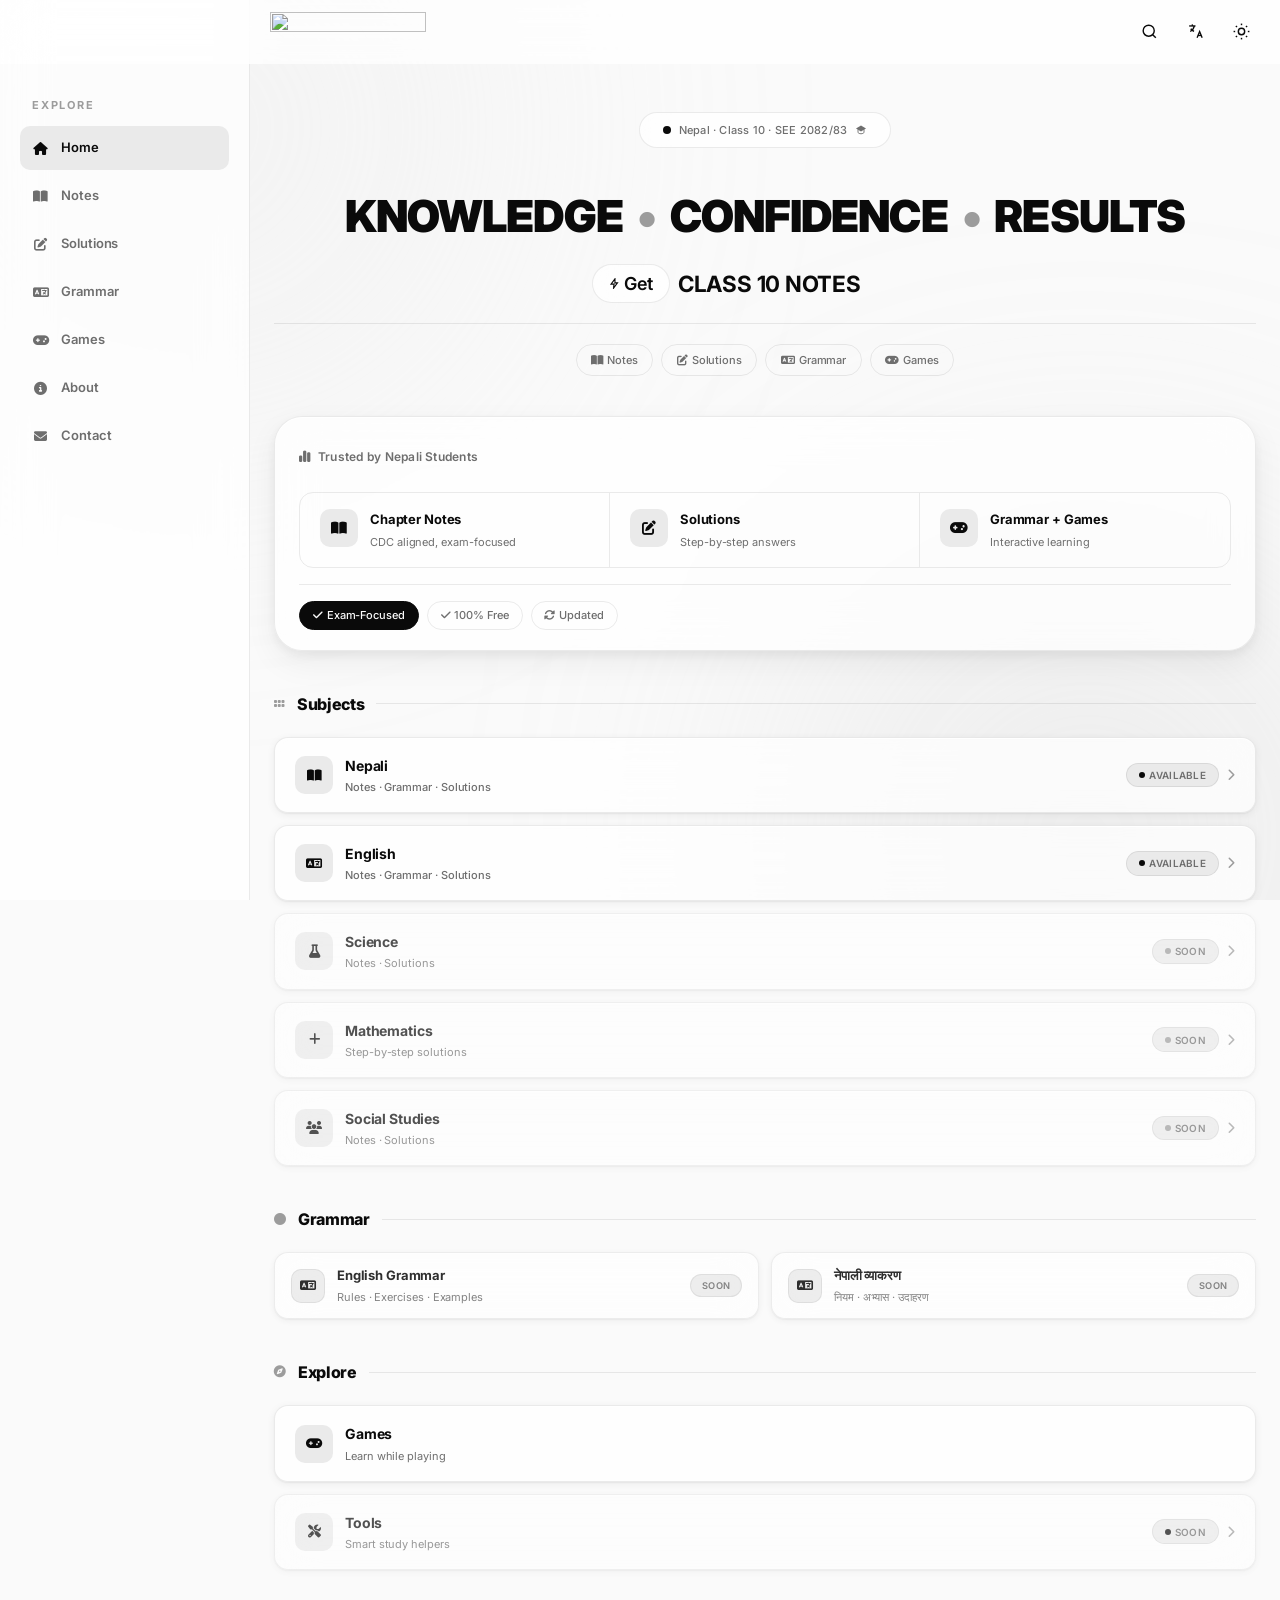
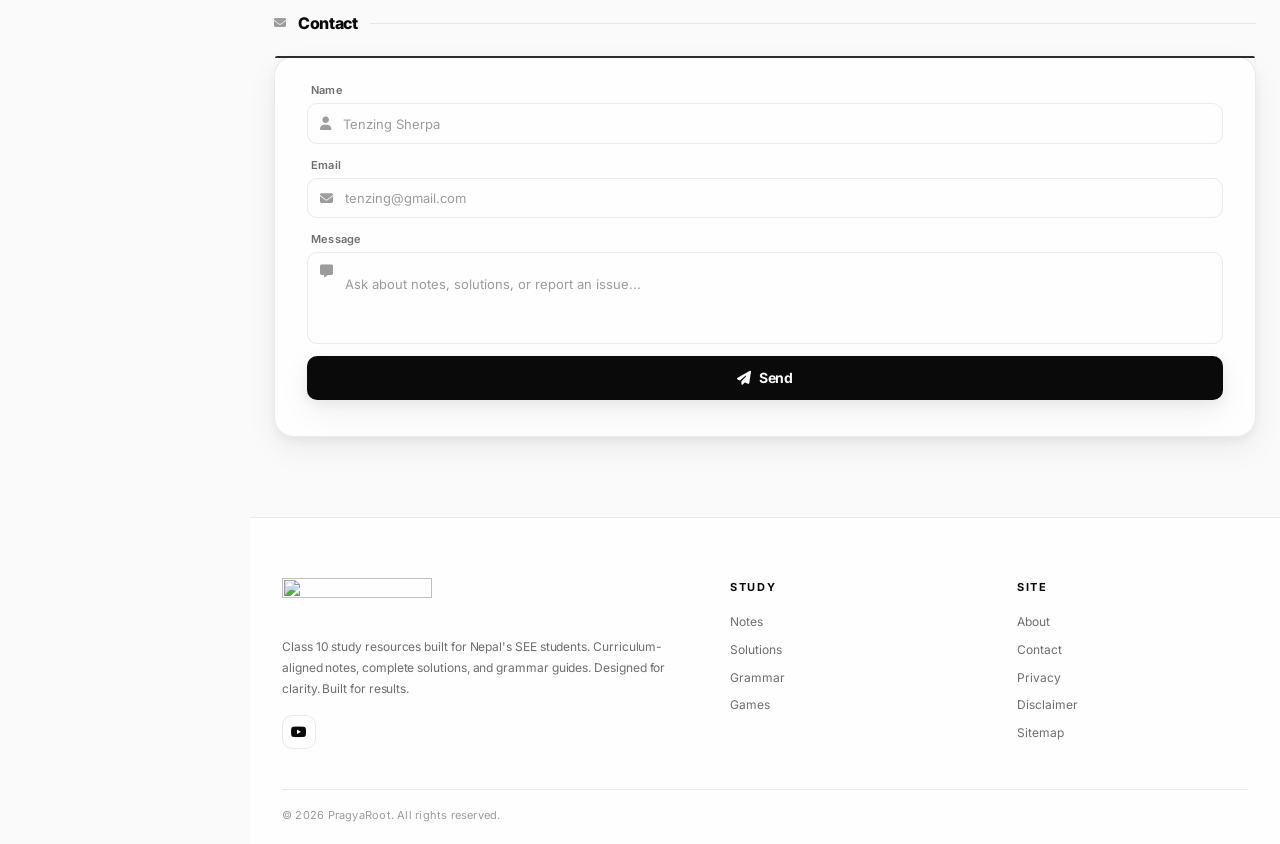
==== index.html @ aea5271a "Add versioning to shared.css link in index.html" ====
<!DOCTYPE html>
<html lang="en">
<head>
<meta charset="UTF-8">
<meta name="viewport" content="width=device-width, initial-scale=1.0">
<title>PragyaRoot</title>
<meta name="description" content="Class 10 notes, exercise solutions, grammar and learning games for SEE Nepal. Chapter-wise, exam-focused content by PragyaRoot.">
<link rel="canonical" href="https://pragyaroot.com/">
<meta name="robots" content="index, follow, max-image-preview:large, max-snippet:-1, max-video-preview:-1">
<meta name="googlebot" content="index, follow">
<meta name="author" content="PragyaRoot">
<meta name="language" content="English">
<meta name="revisit-after" content="7 days">
<meta name="rating" content="general">
<meta property="og:type" content="website">
<meta property="og:site_name" content="PragyaRoot">
<meta property="og:title" content="PragyaRoot">
<meta property="og:description" content="Class 10 notes, exercise solutions, grammar and learning games for SEE Nepal. Chapter-wise, exam-focused content by PragyaRoot.">
<meta property="og:url" content="https://pragyaroot.com/">
<meta property="og:image" content="https://blogger.googleusercontent.com/img/a/AVvXsEgVIBpNidrRIBvOIG6xuJvOsLRUB6DbUF7P0I4kipF1yLD9WPpUj-c5BwtlTBB-drIGQJi58ZF1-kqKeAAL0BlgyaKtOTgldphCdP2-H_C6EnC1gEs4soKlfO50jMuz3TCyHXKh5hwFmqNb6DVxZ2rrLjLOJjI0yhgKnRFMC6RMNTCmseU7L839vJoKMkIz=s1600">
<meta property="og:image:alt" content="PragyaRoot — Class 10 Study Resources for SEE Nepal">
<meta property="og:locale" content="en_US">
<meta property="og:locale:alternate" content="ne_NP">
<meta name="twitter:card" content="summary_large_image">
<meta name="twitter:title" content="PragyaRoot">
<meta name="twitter:description" content="Class 10 notes, exercise solutions, grammar and learning games for SEE Nepal. Chapter-wise, exam-focused content by PragyaRoot.">
<meta name="twitter:image" content="https://blogger.googleusercontent.com/img/a/AVvXsEgVIBpNidrRIBvOIG6xuJvOsLRUB6DbUF7P0I4kipF1yLD9WPpUj-c5BwtlTBB-drIGQJi58ZF1-kqKeAAL0BlgyaKtOTgldphCdP2-H_C6EnC1gEs4soKlfO50jMuz3TCyHXKh5hwFmqNb6DVxZ2rrLjLOJjI0yhgKnRFMC6RMNTCmseU7L839vJoKMkIz=s1600">
<meta name="twitter:image:alt" content="PragyaRoot — Class 10 Study Resources for SEE Nepal">
<meta name="geo.region" content="NP">
<meta name="geo.placename" content="Nepal">
<meta name="geo.position" content="28.3949;84.1240">
<meta name="ICBM" content="28.3949, 84.1240">
<meta name="theme-color" content="#FAFAFA" media="(prefers-color-scheme: light)">
<meta name="theme-color" content="#000000" media="(prefers-color-scheme: dark)">
<meta name="apple-mobile-web-app-capable" content="yes">
<meta name="apple-mobile-web-app-status-bar-style" content="black-translucent">
<meta name="apple-mobile-web-app-title" content="PragyaRoot">
<meta name="application-name" content="PragyaRoot">
<meta name="format-detection" content="telephone=no">
<link rel="icon" href="/favicon.ico" sizes="any">
<link rel="icon" type="image/svg+xml" href="/favicon.svg">
<link rel="apple-touch-icon" href="/apple-touch-icon.png">
<link rel="manifest" href="/manifest.webmanifest">
<link rel="sitemap" type="application/xml" href="/sitemap.xml">

<link rel="preconnect" href="https://fonts.googleapis.com">
<link rel="preconnect" href="https://fonts.gstatic.com" crossorigin>
<link rel="preconnect" href="https://cdnjs.cloudflare.com">
<link rel="preconnect" href="https://blogger.googleusercontent.com">
<link href="https://fonts.googleapis.com/css2?family=Inter:wght@400;500;600;700;800;900&display=swap" rel="stylesheet">
<link rel="stylesheet" href="https://cdnjs.cloudflare.com/ajax/libs/font-awesome/6.5.1/css/all.min.css" media="print" onload="this.media='all'">
<noscript><link rel="stylesheet" href="https://cdnjs.cloudflare.com/ajax/libs/font-awesome/6.5.1/css/all.min.css"></noscript>

<link rel="stylesheet" href="./assets/css/shared.css?v=2">

<script type="application/ld+json">
{
  "@context":"https://schema.org",
  "@type":"Organization",
  "name":"PragyaRoot",
  "url":"https://pragyaroot.com/",
  "logo":"https://pragyaroot.com/logo.png",
  "description":"Class 10 study resources for Nepal's SEE students.",
  "sameAs":["https://youtube.com/@pragyaroot"],
  "areaServed":{"@type":"Country","name":"Nepal"}
}
</script>
<script type="application/ld+json">
{
  "@context":"https://schema.org",
  "@type":"WebSite",
  "name":"PragyaRoot",
  "url":"https://pragyaroot.com/",
  "inLanguage":"en",
  "potentialAction":{
    "@type":"SearchAction",
    "target":"https://pragyaroot.com/search?q={search_term_string}",
    "query-input":"required name=search_term_string"
  }
}
</script>
<script type="application/ld+json">
{
  "@context":"https://schema.org",
  "@type":"EducationalOrganization",
  "name":"PragyaRoot",
  "url":"https://pragyaroot.com/",
  "description":"Free Class 10 notes, solutions, grammar guides, and learning games for SEE Nepal.",
  "address":{"@type":"PostalAddress","addressCountry":"NP"},
  "hasOfferCatalog":{
    "@type":"OfferCatalog",
    "name":"Class 10 Study Resources",
    "itemListElement":[
      {"@type":"Course","name":"Class 10 Nepali","description":"Notes, grammar, and solutions.","provider":{"@type":"Organization","name":"PragyaRoot"}},
      {"@type":"Course","name":"Class 10 English","description":"Notes, grammar, and solutions.","provider":{"@type":"Organization","name":"PragyaRoot"}},
      {"@type":"Course","name":"Class 10 Science","description":"Notes and solutions.","provider":{"@type":"Organization","name":"PragyaRoot"}},
      {"@type":"Course","name":"Class 10 Mathematics","description":"Step-by-step solutions.","provider":{"@type":"Organization","name":"PragyaRoot"}},
      {"@type":"Course","name":"Class 10 Social Studies","description":"Notes and solutions.","provider":{"@type":"Organization","name":"PragyaRoot"}}
    ]
  }
}
</script>
<script type="application/ld+json">
{
  "@context":"https://schema.org",
  "@type":"FAQPage",
  "mainEntity":[
    {"@type":"Question","name":"What is PragyaRoot?","acceptedAnswer":{"@type":"Answer","text":"PragyaRoot is a free study resource platform offering Class 10 notes, exercise solutions, grammar guides, and learning games for SEE students in Nepal."}},
    {"@type":"Question","name":"Is PragyaRoot free?","acceptedAnswer":{"@type":"Answer","text":"Yes. All Class 10 notes, solutions, grammar content, and learning games on PragyaRoot are completely free."}},
    {"@type":"Question","name":"Does PragyaRoot cover the SEE syllabus?","acceptedAnswer":{"@type":"Answer","text":"Yes. PragyaRoot content is aligned with the CDC curriculum for Class 10 and covers the SEE syllabus chapter-wise."}},
    {"@type":"Question","name":"Which subjects does PragyaRoot offer for Class 10?","acceptedAnswer":{"@type":"Answer","text":"PragyaRoot offers Nepali, English, Science, Mathematics, and Social Studies for Class 10, with more subjects being added."}}
  ]
}
</script>
</head>

<body>

<div class="pr-ambient" aria-hidden="true"></div>

<div data-component="header"></div>
<div data-component="sidebar"></div>
<div data-component="drawer"></div>
<div data-component="search"></div>

<main class="pr-main">

<div id="pragyaroot-root">
  <div class="container">
    <div class="content-inner">

      <h1 class="sr-only">PragyaRoot — Class 10 Notes, Exercise Solutions, Grammar and Learning Games for SEE Nepal</h1>

      <section class="hero" aria-labelledby="hero-heading">

        <div class="eyebrow">
          <span class="live" aria-hidden="true"></span>
          <span>Nepal · Class 10 · SEE 2082/83</span>
          <svg width="12" height="12" viewBox="0 0 24 24" fill="none" aria-hidden="true">
            <path d="M12 3L2 9l10 6 10-6-10-6z" fill="currentColor"/>
            <path d="M6 11.5v5c0 1.657 2.686 3 6 3s6-1.343 6-3v-5" stroke="currentColor" stroke-width="1.8" stroke-linecap="round" fill="none"/>
          </svg>
        </div>

        <div class="slogan-wrap" id="hero-heading">
          <span class="slogan-word">Knowledge</span>
          <span class="slogan-dot" aria-hidden="true">•</span>
          <span class="slogan-word">Confidence</span>
          <span class="slogan-dot" aria-hidden="true">•</span>
          <span class="slogan-word">Results</span>
        </div>

        <div class="rotator-wrap">
          <span class="rotator-label">
            <svg width="11" height="11" viewBox="0 0 24 24" fill="none" stroke="currentColor" stroke-width="2.5" aria-hidden="true">
              <path d="M13 2L4.5 13.5H11L10 22l8.5-11.5H13z"/>
            </svg>
            Get
          </span>

          <span class="rotator-track">
            <span class="rotator-word active" id="rw">CLASS 10 NOTES</span>
          </span>
        </div>

        <div class="pills">
          <span class="pill"><i class="fa-solid fa-book-open" aria-hidden="true"></i> Notes</span>
          <span class="pill"><i class="fa-solid fa-pen-to-square" aria-hidden="true"></i> Solutions</span>
          <span class="pill"><i class="fa-solid fa-language" aria-hidden="true"></i> Grammar</span>
          <span class="pill"><i class="fa-solid fa-gamepad" aria-hidden="true"></i> Games</span>
        </div>

      </section>

      <section class="trust-card reveal" aria-labelledby="trust-heading">

        <div class="trust-header">
          <i class="fa-solid fa-chart-simple" aria-hidden="true"></i>
          <h2 class="trust-lbl" id="trust-heading">Trusted by Nepali Students</h2>
        </div>

        <div class="trust-grid">

          <div class="trust-item">
            <div class="trust-ico">
              <i class="fa-solid fa-book-open" aria-hidden="true"></i>
            </div>
            <div class="trust-txt">
              <h3>Chapter Notes</h3>
              <p>CDC aligned, exam-focused</p>
            </div>
          </div>

          <div class="trust-item">
            <div class="trust-ico">
              <i class="fa-solid fa-pen-to-square" aria-hidden="true"></i>
            </div>
            <div class="trust-txt">
              <h3>Solutions</h3>
              <p>Step-by-step answers</p>
            </div>
          </div>

          <div class="trust-item">
            <div class="trust-ico">
              <i class="fa-solid fa-gamepad" aria-hidden="true"></i>
            </div>
            <div class="trust-txt">
              <h3>Grammar + Games</h3>
              <p>Interactive learning</p>
            </div>
          </div>

        </div>

        <div class="trust-foot">
          <span class="tftag highlight"><i class="fa-solid fa-check" aria-hidden="true"></i> Exam-Focused</span>
          <span class="tftag"><i class="fa-solid fa-check" aria-hidden="true"></i> 100% Free</span>
          <span class="tftag"><i class="fa-solid fa-rotate" aria-hidden="true"></i> Updated</span>
        </div>

      </section>

      <section aria-labelledby="subjects-heading">
        <div class="sh">
          <i class="fa-solid fa-grip" aria-hidden="true"></i>
          <h2 id="subjects-heading">Subjects</h2>
          <div class="sh-ln" aria-hidden="true"></div>
        </div>

        <div class="subjs">

          <a href="./pages/notes/nepali.html" class="subj-real">
            <div class="sl">
              <div class="sico"><i class="fa-solid fa-book-open" aria-hidden="true"></i></div>
              <div>
                <span class="sname">Nepali</span>
                <span class="ssub">Notes · Grammar · Solutions</span>
              </div>
            </div>

            <div class="sr">
              <span class="avail"><span class="adot" aria-hidden="true"></span>Available</span>
              <i class="fa-solid fa-chevron-right arr" aria-hidden="true"></i>
            </div>
          </a>

          <a href="./pages/notes/english.html" class="subj-real">
            <div class="sl">
              <div class="sico"><i class="fa-solid fa-language" aria-hidden="true"></i></div>
              <div>
                <span class="sname">English</span>
                <span class="ssub">Notes · Grammar · Solutions</span>
              </div>
            </div>

            <div class="sr">
              <span class="avail"><span class="adot" aria-hidden="true"></span>Available</span>
              <i class="fa-solid fa-chevron-right arr" aria-hidden="true"></i>
            </div>
          </a>

          <div class="subj-dummy">
            <div class="sl">
              <div class="sico"><i class="fa-solid fa-flask" aria-hidden="true"></i></div>
              <div>
                <span class="sname">Science</span>
                <span class="ssub">Notes · Solutions</span>
              </div>
            </div>

            <div class="sr">
              <span class="avail"><span class="adot" aria-hidden="true"></span>Soon</span>
              <i class="fa-solid fa-chevron-right arr" aria-hidden="true"></i>
            </div>
          </div>

          <div class="subj-dummy">
            <div class="sl">
              <div class="sico"><i class="fa-solid fa-plus" aria-hidden="true"></i></div>
              <div>
                <span class="sname">Mathematics</span>
                <span class="ssub">Step-by-step solutions</span>
              </div>
            </div>

            <div class="sr">
              <span class="avail"><span class="adot" aria-hidden="true"></span>Soon</span>
              <i class="fa-solid fa-chevron-right arr" aria-hidden="true"></i>
            </div>
          </div>

          <div class="subj-dummy">
            <div class="sl">
              <div class="sico"><i class="fa-solid fa-users" aria-hidden="true"></i></div>
              <div>
                <span class="sname">Social Studies</span>
                <span class="ssub">Notes · Solutions</span>
              </div>
            </div>

            <div class="sr">
              <span class="avail"><span class="adot" aria-hidden="true"></span>Soon</span>
              <i class="fa-solid fa-chevron-right arr" aria-hidden="true"></i>
            </div>
          </div>

        </div>
      </section>

      <section aria-labelledby="grammar-heading">
        <div class="sh">
          <i class="fa-solid fa-circle" aria-hidden="true"></i>
          <h2 id="grammar-heading">Grammar</h2>
          <div class="sh-ln" aria-hidden="true"></div>
        </div>

        <div class="grammar-grid">

          <div class="grammar-item">
            <div class="grammar-left">
              <div class="grammar-ico"><i class="fa-solid fa-language" aria-hidden="true"></i></div>
              <div class="grammar-text">
                <h3>English Grammar</h3>
                <p>Rules · Exercises · Examples</p>
              </div>
            </div>
            <div class="grammar-badge">Soon</div>
          </div>

          <div class="grammar-item">
            <div class="grammar-left">
              <div class="grammar-ico"><i class="fa-solid fa-language" aria-hidden="true"></i></div>
              <div class="grammar-text">
                <h3>नेपाली व्याकरण</h3>
                <p>नियम · अभ्यास · उदाहरण</p>
              </div>
            </div>
            <div class="grammar-badge">Soon</div>
          </div>

        </div>
      </section>

      <section aria-labelledby="explore-heading">
        <div class="sh">
          <i class="fa-solid fa-compass" aria-hidden="true"></i>
          <h2 id="explore-heading">Explore</h2>
          <div class="sh-ln" aria-hidden="true"></div>
        </div>

        <a href="./pages/games.html" class="games-real">
          <div class="games-ico">
            <i class="fa-solid fa-gamepad" aria-hidden="true"></i>
          </div>

          <div>
            <span>Games</span>
            <span class="games-sub">Learn while playing</span>
          </div>
        </a>

        <div class="tools-item" style="margin-top:var(--s-3)">
          <div class="sl">
            <div class="sico">
              <i class="fa-solid fa-screwdriver-wrench" aria-hidden="true"></i>
            </div>

            <div>
              <span class="sname">Tools</span>
              <span class="ssub">Smart study helpers</span>
            </div>
          </div>

          <div class="sr">
            <span class="avail">
              <span class="adot" aria-hidden="true"></span>Soon
            </span>
            <i class="fa-solid fa-chevron-right arr" aria-hidden="true"></i>
          </div>
        </div>
      </section>

      <section aria-labelledby="contact-heading">
        <div class="sh">
          <i class="fa-solid fa-envelope" aria-hidden="true"></i>
          <h2 id="contact-heading">Contact</h2>
          <div class="sh-ln" aria-hidden="true"></div>
        </div>

        <div class="contact reveal">

          <form id="cf" action="https://formspree.io/f/mjgeqdre" method="POST" novalidate>

            <div class="field-group">
              <label class="field-label" for="cf-name">Name</label>

              <div class="ig">
                <i class="fa-solid fa-user" aria-hidden="true"></i>
                <input id="cf-name" type="text" name="name" placeholder="Tenzing Sherpa" required autocomplete="name">
              </div>
            </div>

            <div class="field-group">
              <label class="field-label" for="cf-email">Email</label>

              <div class="ig">
                <i class="fa-solid fa-envelope" aria-hidden="true"></i>
                <input id="cf-email" type="email" name="email" placeholder="tenzing@gmail.com" required autocomplete="email">
              </div>
            </div>

            <div class="field-group">
              <label class="field-label" for="cf-message">Message</label>

              <div class="ig ig-ta">
                <i class="fa-solid fa-message" aria-hidden="true"></i>
                <textarea id="cf-message" name="message" placeholder="Ask about notes, solutions, or report an issue..." required></textarea>
              </div>
            </div>

            <button type="submit" class="sbtn" id="sb">
              <i class="fa-solid fa-paper-plane" aria-hidden="true"></i>
              Send
            </button>

            <div class="fmsg" id="fm" role="alert" aria-live="polite"></div>

          </form>
        </div>
      </section>

    </div>
  </div>
</div>

</main>

<div data-component="footer"></div>
<div data-component="back-to-top"></div>

<script src="./assets/js/shared.js" data-components-base="./components/" defer></script>

</body>
</html>
---- assets/css/shared.css ----
:root{
  --bg:#FAFAFA;
  --surface:rgba(255,255,255,.72);
  --surface-solid:#FFFFFF;
  --surface-2:#F2F2F2;
  --surface-3:#EAEAEA;
  --surface-4:#E0E0E0;
  --charcoal:#1C1C1C;
  --ink:#0A0A0A;
  --ink-2:#3D3D3D;
  --muted:#6E6E6E;
  --muted-2:#9C9C9C;
  --line:rgba(0,0,0,.08);
  --line-2:rgba(0,0,0,.14);
  --glass-hi:rgba(255,255,255,.9);
  --shadow-tint:rgba(0,0,0,.06);
  --logo-filter:none;
  --blob-a:#E0E0E0;
  --blob-b:#C8C8C8;
  --blob-op:.5;
  --back-bg:rgba(255,255,255,.7);
  --back-border:rgba(0,0,0,.12);
  --back-arrow:#0A0A0A;
  --header:64px;
  --sidebar:250px;
  --r-sm:10px;
  --r-md:14px;
  --r-lg:20px;
  --r-xl:28px;
  --r-full:999px;
  --s-1:4px;
  --s-2:8px;
  --s-3:12px;
  --s-4:16px;
  --s-5:20px;
  --s-6:24px;
  --s-7:32px;
  --s-8:40px;
  --s-9:56px;
  --s-10:80px;
  --t-xs:11px;
  --t-sm:12px;
  --t-base:13px;
  --t-md:14px;
  --t-lg:16px;
  --t-xl:clamp(1.15rem,2vw,1.35rem);
  --t-2xl:clamp(1.4rem,3vw,1.85rem);
  --t-3xl:clamp(1.9rem,5vw,2.9rem);
  --sh-1:0 1px 2px var(--shadow-tint),0 2px 8px var(--shadow-tint);
  --sh-2:0 4px 12px var(--shadow-tint),0 12px 32px var(--shadow-tint);
  --sh-3:0 8px 24px var(--shadow-tint),0 24px 60px var(--shadow-tint);
  --ease:cubic-bezier(.22,1,.36,1);
  --dur-fast:140ms;
  --dur:220ms;
  --dur-slow:380ms;
}

html.dark{
  --bg:#000000;
  --surface:rgba(14,14,14,.72);
  --surface-solid:#0E0E0E;
  --surface-2:#141414;
  --surface-3:#1C1C1C;
  --surface-4:#242424;
  --charcoal:#2E2E2E;
  --ink:#F5F5F5;
  --ink-2:#C4C4C4;
  --muted:#8A8A8A;
  --muted-2:#5C5C5C;
  --line:rgba(255,255,255,.08);
  --line-2:rgba(255,255,255,.14);
  --glass-hi:rgba(255,255,255,.06);
  --shadow-tint:rgba(0,0,0,.5);
  --logo-filter:invert(1);
  --blob-a:#1A1A1A;
  --blob-b:#141414;
  --blob-op:.4;
  --back-bg:rgba(24,24,24,.75);
  --back-border:rgba(255,255,255,.14);
  --back-arrow:#F5F5F5;
}

*,*::before,*::after{box-sizing:border-box}

html{scroll-behavior:smooth;-webkit-text-size-adjust:100%}

body{
  margin:0;
  background:var(--bg);
  color:var(--ink);
  font-family:Inter,system-ui,-apple-system,BlinkMacSystemFont,"Segoe UI",Arial,sans-serif;
  font-size:var(--t-md);
  line-height:1.65;
  letter-spacing:-.005em;
  transition:background-color var(--dur) var(--ease),color var(--dur) var(--ease);
  overflow-x:hidden;
  -webkit-font-smoothing:antialiased;
  -moz-osx-font-smoothing:grayscale;
}

body.pr-loading{visibility:hidden}

button,input,textarea,select{font-family:inherit;font-size:inherit;color:inherit}

a{color:inherit;text-decoration:none}

button{border:0;background:none;color:inherit;cursor:pointer;padding:0}

img{max-width:100%;display:block}

::selection{background:var(--ink);color:var(--bg)}

*,
*::before,
*::after{
  -webkit-tap-highlight-color:transparent;
}

a,
button,
input,
textarea,
select,
[role="button"],
[tabindex]{
  -webkit-tap-highlight-color:transparent;
  -webkit-touch-callout:none;
}

a:focus,
button:focus,
input:focus,
textarea:focus,
select:focus{
  outline:none;
}

a:focus:not(:focus-visible),
button:focus:not(:focus-visible){
  outline:none;
  box-shadow:none;
}

a:focus-visible,
button:focus-visible{
  outline:2px solid var(--ink);
  outline-offset:3px;
  border-radius:var(--r-sm);
}

.pr-header-logo,
.pr-header-logo img,
.pr-drawer-logo,
.pr-drawer-logo img,
.pr-footer-logo,
.pr-footer-logo img{
  -webkit-touch-callout:none;
  -webkit-user-select:none;
  -moz-user-select:none;
  -ms-user-select:none;
  user-select:none;
  -webkit-user-drag:none;
}

.pr-header-logo img,
.pr-drawer-logo img,
.pr-footer-logo img{
  pointer-events:none;
}

.sr-only{
  position:absolute;
  width:1px;
  height:1px;
  padding:0;
  margin:-1px;
  overflow:hidden;
  clip:rect(0,0,0,0);
  white-space:nowrap;
  border:0;
}

.pr-ambient{
  position:fixed;
  inset:0;
  z-index:-1;
  pointer-events:none;
  overflow:hidden;
}

.pr-ambient::before,
.pr-ambient::after{
  content:"";
  position:absolute;
  width:60vw;
  height:60vw;
  border-radius:50%;
  filter:blur(140px);
  opacity:var(--blob-op);
  transition:opacity var(--dur-slow) var(--ease);
}

.pr-ambient::before{
  top:-20vw;
  left:-15vw;
  background:radial-gradient(circle,var(--blob-a) 0%,transparent 70%);
}

.pr-ambient::after{
  bottom:-25vw;
  right:-15vw;
  background:radial-gradient(circle,var(--blob-b) 0%,transparent 70%);
}

.pr-header{
  position:fixed;
  inset:0 0 auto 0;
  height:var(--header);
  z-index:1000;
  background:var(--surface);
  -webkit-backdrop-filter:blur(24px) saturate(140%);
  backdrop-filter:blur(24px) saturate(140%);
  border-bottom:1px solid transparent;
  transition:border-color var(--dur) var(--ease),background var(--dur) var(--ease);
}

.pr-header.scrolled{
  border-bottom-color:var(--line);
}

@supports not ((backdrop-filter:blur(1px)) or (-webkit-backdrop-filter:blur(1px))){
  .pr-header{background:var(--surface-solid)}
}

.pr-header-inner{
  height:100%;
  display:flex;
  align-items:center;
  padding:0 var(--s-5) 0 calc(var(--sidebar) + var(--s-5));
  gap:var(--s-5);
}

.pr-menu-btn{
  width:38px;
  height:38px;
  display:none;
  align-items:center;
  justify-content:center;
  flex-direction:column;
  gap:5px;
  border:1px solid var(--line);
  border-radius:var(--r-sm);
  transition:background var(--dur) var(--ease),border-color var(--dur) var(--ease);
  flex-shrink:0;
}

.pr-menu-btn:hover{background:var(--surface-3)}

.pr-menu-btn span{
  width:16px;
  height:1.5px;
  background:var(--ink);
  border-radius:2px;
  transition:transform var(--dur) var(--ease);
}

.pr-menu-btn[aria-expanded="true"] span:nth-child(1){transform:translateY(6.5px) rotate(45deg)}
.pr-menu-btn[aria-expanded="true"] span:nth-child(2){opacity:0}
.pr-menu-btn[aria-expanded="true"] span:nth-child(3){transform:translateY(-6.5px) rotate(-45deg)}

.pr-header-logo{display:flex;align-items:center;flex-shrink:0}

.pr-header-logo img{
  width:156px;
  height:auto;
  filter:var(--logo-filter);
  transition:filter var(--dur) var(--ease);
}

.pr-header-spacer{flex:1}

.pr-header-actions{display:flex;align-items:center;gap:var(--s-2)}

.pr-icon-btn{
  width:38px;
  height:38px;
  display:flex;
  align-items:center;
  justify-content:center;
  border:1px solid transparent;
  border-radius:var(--r-sm);
  color:var(--ink);
  transition:background var(--dur-fast) var(--ease),border-color var(--dur-fast) var(--ease),transform var(--dur-fast) var(--ease);
}

.pr-icon-btn:hover{
  background:var(--surface-3);
  border-color:var(--line);
}

.pr-icon-btn:active{transform:scale(.94)}

.pr-icon-btn svg{
  width:19px;
  height:19px;
  display:block;
}

.pr-sidebar{
  position:fixed;
  left:0;
  top:0;
  bottom:0;
  width:var(--sidebar);
  z-index:990;
  background:var(--surface);
  -webkit-backdrop-filter:blur(24px) saturate(140%);
  backdrop-filter:blur(24px) saturate(140%);
  border-right:1px solid var(--line);
  padding:calc(var(--header) + var(--s-7)) var(--s-5) var(--s-6);
  overflow-y:auto;
  scrollbar-width:thin;
  scrollbar-color:var(--line-2) transparent;
}

.pr-sidebar::-webkit-scrollbar{width:6px}
.pr-sidebar::-webkit-scrollbar-track{background:transparent}
.pr-sidebar::-webkit-scrollbar-thumb{background:var(--line-2);border-radius:3px}

@supports not ((backdrop-filter:blur(1px)) or (-webkit-backdrop-filter:blur(1px))){
  .pr-sidebar{background:var(--surface-solid)}
}

.pr-sidebar-title{
  padding:0 var(--s-3);
  margin-bottom:var(--s-3);
  color:var(--muted-2);
  font-size:var(--t-xs);
  font-weight:700;
  letter-spacing:.16em;
  text-transform:uppercase;
}

.pr-sidebar-nav{display:flex;flex-direction:column;gap:var(--s-1)}

.pr-sidebar-link{
  min-height:44px;
  padding:0 var(--s-3);
  display:flex;
  align-items:center;
  gap:var(--s-3);
  border-radius:var(--r-sm);
  color:var(--muted);
  font-size:var(--t-base);
  font-weight:600;
  transition:color var(--dur-fast) var(--ease),background var(--dur-fast) var(--ease);
}

.pr-sidebar-link i{width:17px;text-align:center;font-size:var(--t-base)}

.pr-sidebar-link:hover,
.pr-sidebar-link.active{
  color:var(--ink);
  background:var(--surface-3);
}

.pr-overlay{
  position:fixed;
  inset:0;
  z-index:1100;
  background:rgba(0,0,0,.52);
  -webkit-backdrop-filter:blur(6px);
  backdrop-filter:blur(6px);
  opacity:0;
  visibility:hidden;
  transition:opacity var(--dur-slow) var(--ease),visibility var(--dur-slow) var(--ease);
}

.pr-overlay.open{opacity:1;visibility:visible}

.pr-mobile-drawer{
  position:fixed;
  top:0;
  left:0;
  bottom:0;
  width:min(310px,86vw);
  z-index:1150;
  background:var(--surface);
  -webkit-backdrop-filter:blur(32px) saturate(160%);
  backdrop-filter:blur(32px) saturate(160%);
  border-right:1px solid var(--line);
  transform:translateX(-105%);
  transition:transform var(--dur-slow) var(--ease);
  padding:var(--s-5);
  overflow-y:auto;
}

.pr-mobile-drawer.open{transform:translateX(0)}

@supports not ((backdrop-filter:blur(1px)) or (-webkit-backdrop-filter:blur(1px))){
  .pr-mobile-drawer{background:var(--surface-solid)}
}

.pr-drawer-head{
  display:flex;
  align-items:center;
  justify-content:space-between;
  padding-bottom:var(--s-5);
  border-bottom:1px solid var(--line);
}

.pr-drawer-logo img{
  width:138px;
  height:auto;
  filter:var(--logo-filter);
}

.pr-drawer-close{
  width:38px;
  height:38px;
  border:1px solid var(--line);
  border-radius:var(--r-sm);
  display:flex;
  align-items:center;
  justify-content:center;
  font-size:23px;
  line-height:1;
  transition:background var(--dur-fast) var(--ease);
}

.pr-drawer-close:hover{background:var(--surface-3)}

.pr-drawer-nav{
  display:flex;
  flex-direction:column;
  gap:var(--s-1);
  padding-top:var(--s-5);
}

.pr-drawer-link{
  display:flex;
  align-items:center;
  gap:var(--s-3);
  min-height:48px;
  padding:0 var(--s-3);
  border-radius:var(--r-sm);
  color:var(--muted);
  font-size:var(--t-md);
  font-weight:600;
  transition:color var(--dur-fast) var(--ease),background var(--dur-fast) var(--ease);
}

.pr-drawer-link:hover,
.pr-drawer-link.active{
  color:var(--ink);
  background:var(--surface-3);
}

.pr-drawer-link i{width:18px;text-align:center}

.pr-lang-wrap{position:relative}

.pr-lang-menu{
  position:absolute;
  top:calc(100% + 9px);
  right:0;
  min-width:140px;
  padding:var(--s-1);
  background:var(--surface-solid);
  border:1px solid var(--line);
  border-radius:var(--r-md);
  box-shadow:var(--sh-2);
  opacity:0;
  visibility:hidden;
  transform:translateY(-5px);
  transition:opacity var(--dur) var(--ease),visibility var(--dur) var(--ease),transform var(--dur) var(--ease);
}

.pr-lang-menu.open{opacity:1;visibility:visible;transform:translateY(0)}

.pr-lang-option{
  width:100%;
  padding:var(--s-2) var(--s-3);
  text-align:left;
  border-radius:var(--r-sm);
  font-size:var(--t-sm);
  color:var(--muted);
  transition:background var(--dur-fast) var(--ease),color var(--dur-fast) var(--ease);
}

.pr-lang-option:hover{background:var(--surface-3);color:var(--ink)}

.pr-lang-option[aria-selected="true"]{color:var(--ink);font-weight:600}

.pr-search-panel{
  position:fixed;
  top:var(--header);
  right:var(--s-5);
  width:min(470px,calc(100vw - var(--s-5) * 2));
  z-index:1200;
  background:var(--surface);
  -webkit-backdrop-filter:blur(40px) saturate(180%);
  backdrop-filter:blur(40px) saturate(180%);
  border:1px solid var(--line);
  border-radius:var(--r-lg);
  box-shadow:var(--sh-3);
  padding:var(--s-3);
  opacity:0;
  visibility:hidden;
  transform:translateY(-8px) scale(.98);
  transition:opacity var(--dur-slow) var(--ease),visibility var(--dur-slow) var(--ease),transform var(--dur-slow) var(--ease);
}

.pr-search-panel.open{opacity:1;visibility:visible;transform:translateY(0) scale(1)}

@supports not ((backdrop-filter:blur(1px)) or (-webkit-backdrop-filter:blur(1px))){
  .pr-search-panel{background:var(--surface-solid)}
}

.pr-search-top{display:flex;align-items:center;gap:var(--s-2)}

.pr-search-input-wrap{flex:1}

.pr-search-input{
  width:100%;
  height:44px;
  border:1px solid var(--line);
  outline:none;
  border-radius:var(--r-sm);
  padding:0 var(--s-3);
  background:var(--surface-2);
  color:var(--ink);
  font-size:var(--t-base);
  transition:border-color var(--dur-fast) var(--ease),background var(--dur-fast) var(--ease);
}

.pr-search-input:focus{border-color:var(--ink);background:var(--surface-solid)}

.pr-search-close{
  width:42px;
  height:42px;
  flex-shrink:0;
  border:1px solid var(--line);
  border-radius:var(--r-sm);
  font-size:22px;
  display:flex;
  align-items:center;
  justify-content:center;
  transition:background var(--dur-fast) var(--ease);
}

.pr-search-close:hover{background:var(--surface-3)}

.pr-search-meta{
  padding:var(--s-2) var(--s-1);
  font-size:var(--t-xs);
  color:var(--muted);
  letter-spacing:.02em;
}

.pr-search-results{
  max-height:380px;
  overflow-y:auto;
  margin-top:var(--s-1);
  scrollbar-width:thin;
  scrollbar-color:var(--line-2) transparent;
}

.pr-search-results::-webkit-scrollbar{width:6px}
.pr-search-results::-webkit-scrollbar-thumb{background:var(--line-2);border-radius:3px}

.pr-search-result{
  display:block;
  width:100%;
  text-align:left;
  padding:var(--s-3);
  border-radius:var(--r-sm);
  transition:background var(--dur-fast) var(--ease);
}

.pr-search-result:hover,
.pr-search-result:focus-visible{background:var(--surface-3)}

.pr-search-result-title{
  font-size:var(--t-sm);
  font-weight:700;
  color:var(--ink);
  margin-bottom:3px;
  letter-spacing:-.01em;
}

.pr-search-result-excerpt{
  font-size:var(--t-xs);
  line-height:1.5;
  color:var(--muted);
}

.pr-search-empty{
  padding:var(--s-5) var(--s-3);
  text-align:center;
  color:var(--muted);
  font-size:var(--t-sm);
}

.pr-main{
  min-height:100vh;
  padding-top:var(--header);
  margin-left:var(--sidebar);
  background:transparent;
}

#pragyaroot-root{
  width:100%;
  position:relative;
  overflow-x:hidden;
}

#pragyaroot-root .container{
  max-width:1058px;
  width:100%;
  margin:0 auto;
  padding:var(--s-8) var(--s-6) var(--s-10);
}

#pragyaroot-root .hero{
  padding:var(--s-2) 0 var(--s-4);
  text-align:center;
}

#pragyaroot-root .eyebrow{
  display:inline-flex;
  align-items:center;
  gap:var(--s-2);
  background:var(--surface);
  -webkit-backdrop-filter:blur(14px);
  backdrop-filter:blur(14px);
  border:1px solid var(--line);
  border-radius:var(--r-full);
  padding:.5rem 1.4rem;
  font-size:var(--t-xs);
  font-weight:500;
  color:var(--muted);
  margin-bottom:var(--s-6);
  letter-spacing:.02em;
}

@supports not ((backdrop-filter:blur(1px)) or (-webkit-backdrop-filter:blur(1px))){
  #pragyaroot-root .eyebrow{background:var(--surface-solid)}
}

#pragyaroot-root .live{
  width:8px;
  height:8px;
  background:var(--ink);
  border-radius:50%;
  animation:rp 2s ease-in-out infinite;
}

@keyframes rp{
  0%{box-shadow:0 0 0 0 rgba(0,0,0,.25)}
  70%{box-shadow:0 0 0 7px rgba(0,0,0,0)}
  100%{box-shadow:0 0 0 0 rgba(0,0,0,0)}
}

#pragyaroot-root .slogan-wrap{
  display:flex;
  justify-content:center;
  align-items:center;
  gap:.2rem .6rem;
  flex-wrap:wrap;
  color:var(--ink);
  font-family:Inter,system-ui,sans-serif;
  font-weight:900;
  font-size:clamp(1.5rem,5.5vw,2.75rem);
  line-height:1.15;
  letter-spacing:-.03em;
  text-transform:uppercase;
  margin:var(--s-4) 0 var(--s-5);
  width:100%;
  text-align:center;
}

#pragyaroot-root .slogan-word{
  display:inline-block;
  white-space:nowrap;
  font-weight:900;
  letter-spacing:-.02em;
}

#pragyaroot-root .slogan-dot{
  color:var(--muted-2);
  font-size:1.1em;
  padding:0 .15rem;
  flex-shrink:0;
  font-weight:400;
}

#pragyaroot-root .rotator-wrap{
  display:flex;
  align-items:center;
  justify-content:center;
  gap:var(--s-2);
  font-size:clamp(1rem,2.8vw,1.4rem);
  font-weight:600;
  color:var(--ink);
  white-space:nowrap;
  margin:var(--s-4) 0 var(--s-5);
  width:100%;
}

#pragyaroot-root .rotator-label{
  background:var(--surface);
  -webkit-backdrop-filter:blur(14px);
  backdrop-filter:blur(14px);
  color:var(--ink);
  border:1px solid var(--line);
  border-radius:var(--r-full);
  padding:.25rem 1rem;
  font-size:.8em;
  font-weight:600;
  display:inline-flex;
  align-items:center;
  gap:var(--s-1);
  flex-shrink:0;
}

@supports not ((backdrop-filter:blur(1px)) or (-webkit-backdrop-filter:blur(1px))){
  #pragyaroot-root .rotator-label{background:var(--surface-solid)}
}

#pragyaroot-root .rotator-track{
  display:inline-block;
  flex:0 0 auto;
  width:260px;
  max-width:100%;
  height:1.6em;
  position:relative;
  overflow:hidden;
  vertical-align:middle;
}

#pragyaroot-root .rotator-word{
  position:absolute;
  left:0;
  top:0;
  width:100%;
  font-weight:700;
  text-transform:uppercase;
  color:var(--ink);
  line-height:1.6;
  letter-spacing:-.01em;
  opacity:0;
  transform:translateY(20px);
  transition:opacity .5s var(--ease),transform .5s var(--ease);
  white-space:nowrap;
  text-align:left;
}

#pragyaroot-root .rotator-word.active{
  opacity:1;
  transform:translateY(0);
}

#pragyaroot-root .rotator-word.exit{
  opacity:0;
  transform:translateY(-20px);
}

#pragyaroot-root .pills{
  display:flex;
  flex-wrap:wrap;
  justify-content:center;
  gap:var(--s-2);
  padding-top:var(--s-5);
  border-top:1px solid var(--line);
}

#pragyaroot-root .pill{
  display:inline-flex;
  align-items:center;
  gap:var(--s-1);
  background:transparent;
  border:1px solid var(--line);
  border-radius:var(--r-full);
  padding:.35rem .9rem;
  font-size:var(--t-xs);
  font-weight:500;
  color:var(--muted);
  transition:border-color var(--dur-fast) var(--ease),color var(--dur-fast) var(--ease),background var(--dur-fast) var(--ease);
}

#pragyaroot-root .pill:hover{
  border-color:var(--ink);
  color:var(--ink);
  background:var(--surface);
}

#pragyaroot-root .trust-card,
#pragyaroot-root .contact{
  background:var(--surface);
  -webkit-backdrop-filter:blur(20px) saturate(150%);
  backdrop-filter:blur(20px) saturate(150%);
  border:1px solid var(--line);
  box-shadow:var(--sh-2),inset 0 1px 0 var(--glass-hi);
}

@supports not ((backdrop-filter:blur(1px)) or (-webkit-backdrop-filter:blur(1px))){
  #pragyaroot-root .trust-card,
  #pragyaroot-root .contact{background:var(--surface-solid)}
}

#pragyaroot-root .trust-card{
  border-radius:var(--r-xl);
  padding:var(--s-5) var(--s-6);
  margin:var(--s-6) 0;
}

#pragyaroot-root .trust-header{
  display:flex;
  align-items:center;
  gap:var(--s-2);
  margin-bottom:var(--s-4);
}

#pragyaroot-root .trust-header i{color:var(--muted);font-size:var(--t-base)}

#pragyaroot-root .trust-lbl{
  font-weight:600;
  font-size:var(--t-sm);
  color:var(--muted);
  letter-spacing:.02em;
}

#pragyaroot-root .trust-grid{
  display:grid;
  grid-template-columns:repeat(3,1fr);
  gap:0;
  border-radius:var(--r-md);
  overflow:hidden;
  border:1px solid var(--line);
}

#pragyaroot-root .trust-item{
  background:transparent;
  padding:var(--s-4) var(--s-5);
  display:flex;
  align-items:flex-start;
  gap:var(--s-3);
  border-right:1px solid var(--line);
  transition:background var(--dur-fast) var(--ease);
}

#pragyaroot-root .trust-item:last-child{border-right:none}

#pragyaroot-root .trust-item:hover{background:var(--surface-3)}

#pragyaroot-root .trust-ico,
#pragyaroot-root .sico,
#pragyaroot-root .games-ico,
#pragyaroot-root .grammar-ico{
  background:var(--surface-3);
  color:var(--ink);
}

#pragyaroot-root .trust-ico{
  width:38px;
  height:38px;
  border-radius:var(--r-sm);
  display:flex;
  align-items:center;
  justify-content:center;
  flex-shrink:0;
}

#pragyaroot-root .trust-txt h3{
  font-size:var(--t-base);
  font-weight:700;
  color:var(--ink);
  margin:0 0 .15rem;
  letter-spacing:-.01em;
}

#pragyaroot-root .trust-txt p{
  font-size:var(--t-xs);
  color:var(--muted);
  margin:0;
}

#pragyaroot-root .trust-foot{
  display:flex;
  flex-wrap:wrap;
  gap:var(--s-2);
  padding-top:var(--s-4);
  margin-top:var(--s-4);
  border-top:1px solid var(--line);
}

#pragyaroot-root .tftag{
  display:inline-flex;
  align-items:center;
  gap:var(--s-1);
  padding:.25rem .8rem;
  border-radius:var(--r-full);
  font-size:var(--t-xs);
  font-weight:500;
  background:transparent;
  color:var(--muted);
  border:1px solid var(--line);
}

#pragyaroot-root .tftag.highlight{
  background:var(--ink);
  color:var(--bg);
  border-color:var(--ink);
}

#pragyaroot-root .sh{
  display:flex;
  align-items:center;
  gap:var(--s-3);
  margin:var(--s-8) 0 var(--s-5);
}

#pragyaroot-root .sh i{color:var(--muted-2);font-size:var(--t-sm)}

#pragyaroot-root .sh h2{
  font-size:var(--t-lg);
  font-weight:800;
  color:var(--ink);
  white-space:nowrap;
  margin:0;
  letter-spacing:-.02em;
}

#pragyaroot-root .sh-ln{
  flex:1;
  height:1px;
  background:var(--line);
}

#pragyaroot-root .subjs{
  display:flex;
  flex-direction:column;
  gap:var(--s-3);
  width:100%;
}

#pragyaroot-root .subj-real,
#pragyaroot-root .subj-dummy,
#pragyaroot-root .games-real,
#pragyaroot-root .tools-item,
#pragyaroot-root .grammar-item{
  background:var(--surface);
  -webkit-backdrop-filter:blur(20px) saturate(150%);
  backdrop-filter:blur(20px) saturate(150%);
  border:1px solid var(--line);
  box-shadow:var(--sh-1),inset 0 1px 0 var(--glass-hi);
}

@supports not ((backdrop-filter:blur(1px)) or (-webkit-backdrop-filter:blur(1px))){
  #pragyaroot-root .subj-real,
  #pragyaroot-root .subj-dummy,
  #pragyaroot-root .games-real,
  #pragyaroot-root .tools-item,
  #pragyaroot-root .grammar-item{background:var(--surface-solid)}
}

#pragyaroot-root .subj-real,
#pragyaroot-root .subj-dummy{
  border-radius:var(--r-md);
  padding:var(--s-4) var(--s-5);
  display:flex;
  align-items:center;
  justify-content:space-between;
}

#pragyaroot-root .subj-real{
  color:var(--ink);
  font-weight:500;
  transition:transform var(--dur) var(--ease),box-shadow var(--dur) var(--ease),border-color var(--dur) var(--ease);
}

#pragyaroot-root .subj-real:hover{
  transform:translateY(-2px);
  box-shadow:var(--sh-2),inset 0 1px 0 var(--glass-hi);
  border-color:var(--line-2);
}

#pragyaroot-root .subj-dummy{
  color:var(--muted);
  opacity:.7;
}

#pragyaroot-root .sl{
  display:flex;
  align-items:center;
  gap:var(--s-3);
}

#pragyaroot-root .sico{
  width:38px;
  height:38px;
  border-radius:var(--r-sm);
  display:flex;
  align-items:center;
  justify-content:center;
  flex-shrink:0;
  font-size:var(--t-base);
}

#pragyaroot-root .sname{
  font-size:var(--t-md);
  font-weight:700;
  display:block;
  color:var(--ink);
  letter-spacing:-.01em;
}

#pragyaroot-root .ssub{
  font-size:var(--t-xs);
  color:var(--muted);
  display:block;
  margin-top:1px;
}

#pragyaroot-root .sr{
  display:flex;
  align-items:center;
  gap:var(--s-2);
}

#pragyaroot-root .avail{
  background:var(--surface-3);
  color:var(--muted);
  border-radius:var(--r-full);
  padding:.2rem .75rem;
  font-size:.62rem;
  font-weight:600;
  display:inline-flex;
  align-items:center;
  gap:var(--s-1);
  white-space:nowrap;
  border:1px solid var(--line);
  letter-spacing:.03em;
  text-transform:uppercase;
}

#pragyaroot-root .adot{
  width:6px;
  height:6px;
  border-radius:50%;
  display:inline-block;
  background:var(--ink);
}

#pragyaroot-root .subj-dummy .adot{background:var(--muted-2)}

#pragyaroot-root .arr{color:var(--muted-2);font-size:var(--t-sm)}

#pragyaroot-root .grammar-grid{
  display:grid;
  grid-template-columns:repeat(auto-fit,minmax(220px,1fr));
  gap:var(--s-3);
  margin-bottom:var(--s-4);
}

#pragyaroot-root .grammar-item{
  border-radius:var(--r-md);
  padding:var(--s-3) var(--s-4);
  display:flex;
  align-items:center;
  justify-content:space-between;
  opacity:.85;
  transition:opacity var(--dur) var(--ease),border-color var(--dur) var(--ease),transform var(--dur) var(--ease);
}

#pragyaroot-root .grammar-item:hover{
  opacity:1;
  border-color:var(--line-2);
  transform:translateY(-1px);
}

#pragyaroot-root .grammar-left{
  display:flex;
  align-items:center;
  gap:var(--s-3);
}

#pragyaroot-root .grammar-ico{
  width:34px;
  height:34px;
  border:1px solid var(--line);
  border-radius:var(--r-sm);
  display:flex;
  align-items:center;
  justify-content:center;
  flex-shrink:0;
  font-size:var(--t-base);
}

#pragyaroot-root .grammar-text h3{
  margin:0;
  font-size:var(--t-base);
  font-weight:700;
  color:var(--ink);
  letter-spacing:-.01em;
}

#pragyaroot-root .grammar-text p{
  font-size:var(--t-xs);
  color:var(--muted);
  margin:1px 0 0;
}

#pragyaroot-root .grammar-badge{
  background:var(--surface-3);
  color:var(--muted);
  border-radius:var(--r-full);
  padding:.18rem .65rem;
  font-size:.58rem;
  font-weight:600;
  white-space:nowrap;
  border:1px solid var(--line);
  letter-spacing:.05em;
  text-transform:uppercase;
}

#pragyaroot-root .games-real,
#pragyaroot-root .tools-item{
  border-radius:var(--r-md);
  padding:var(--s-4) var(--s-5);
  display:flex;
  align-items:center;
  gap:var(--s-3);
  width:100%;
}

#pragyaroot-root .games-real{
  transition:transform var(--dur) var(--ease),box-shadow var(--dur) var(--ease),border-color var(--dur) var(--ease);
}

#pragyaroot-root .games-real:hover{
  transform:translateY(-3px);
  box-shadow:var(--sh-2),inset 0 1px 0 var(--glass-hi);
  border-color:var(--line-2);
}

#pragyaroot-root .games-ico{
  width:38px;
  height:38px;
  border-radius:var(--r-sm);
  display:flex;
  align-items:center;
  justify-content:center;
  flex-shrink:0;
  font-size:var(--t-base);
}

#pragyaroot-root .games-real > div:last-child span:first-child{
  font-size:var(--t-md);
  font-weight:700;
  display:block;
  color:var(--ink);
  letter-spacing:-.01em;
}

#pragyaroot-root .games-sub{
  font-size:var(--t-xs);
  color:var(--muted);
  display:block;
  margin-top:1px;
}

#pragyaroot-root .tools-item{
  justify-content:space-between;
  color:var(--muted);
  opacity:.7;
}

#pragyaroot-root .contact{
  border-radius:var(--r-lg);
  padding:var(--s-6) var(--s-7);
  position:relative;
  margin-top:var(--s-3);
}

#pragyaroot-root .contact::before{
  content:"";
  position:absolute;
  top:-1px;
  left:0;
  right:0;
  height:2px;
  background:var(--ink);
  border-radius:var(--r-lg) var(--r-lg) 0 0;
  opacity:.85;
}

#pragyaroot-root .field-group{margin-bottom:var(--s-1)}

#pragyaroot-root .field-label{
  display:block;
  font-size:var(--t-xs);
  font-weight:600;
  color:var(--muted);
  margin-bottom:.25rem;
  margin-left:.25rem;
  letter-spacing:.02em;
}

#pragyaroot-root .ig{
  display:flex;
  align-items:center;
  gap:var(--s-3);
  background:transparent;
  border:1px solid var(--line);
  border-radius:var(--r-sm);
  padding:0 var(--s-3);
  margin-bottom:var(--s-3);
  transition:border-color var(--dur-fast) var(--ease),background var(--dur-fast) var(--ease);
}

#pragyaroot-root .ig:focus-within{
  border-color:var(--ink);
  background:var(--surface-2);
}

#pragyaroot-root .ig i{color:var(--muted-2);font-size:var(--t-base)}

#pragyaroot-root .ig input,
#pragyaroot-root .ig textarea{
  flex:1;
  border:none;
  background:transparent;
  padding:.7rem 0;
  font-size:var(--t-base);
  color:var(--ink);
  outline:none;
  width:100%;
}

#pragyaroot-root .ig input::placeholder,
#pragyaroot-root .ig textarea::placeholder{color:var(--muted-2)}

#pragyaroot-root .ig textarea{
  resize:none;
  min-height:78px;
}

#pragyaroot-root .ig-ta{
  align-items:flex-start;
  padding-top:.7rem;
}

#pragyaroot-root .sbtn{
  width:100%;
  background:var(--ink);
  color:var(--bg);
  border:none;
  border-radius:var(--r-sm);
  padding:.85rem;
  font-size:var(--t-md);
  font-weight:700;
  cursor:pointer;
  display:flex;
  align-items:center;
  justify-content:center;
  gap:var(--s-2);
  transition:opacity var(--dur-fast) var(--ease),transform var(--dur-fast) var(--ease);
  box-shadow:var(--sh-2);
  letter-spacing:-.005em;
}

#pragyaroot-root .sbtn:hover{opacity:.88}
#pragyaroot-root .sbtn:active{transform:scale(.99)}
#pragyaroot-root .sbtn:disabled{opacity:.6;cursor:not-allowed}

#pragyaroot-root .fmsg{
  margin-top:var(--s-3);
  font-size:var(--t-sm);
  font-weight:500;
  text-align:center;
  color:var(--ink);
}

#pragyaroot-root .fmsg.ok,
#pragyaroot-root .fmsg.er{
  padding:var(--s-2) var(--s-3);
  border-radius:var(--r-sm);
  border:1px solid var(--line);
}

#pragyaroot-root .fmsg.ok{background:var(--surface-3)}

#pragyaroot-root .fmsg.er{
  color:#b91c1c;
  border-color:#b91c1c;
  background:rgba(185,28,28,.05);
}

html.dark #pragyaroot-root .fmsg.er{
  color:#f87171;
  border-color:#f87171;
  background:rgba(248,113,113,.08);
}

#pragyaroot-root .reveal{
  opacity:0;
  transform:translateY(20px);
  transition:opacity .55s var(--ease),transform .55s var(--ease);
}

#pragyaroot-root .reveal.on{
  opacity:1;
  transform:translateY(0);
}

.pr-footer{
  margin-left:var(--sidebar);
  background:var(--surface);
  -webkit-backdrop-filter:blur(24px) saturate(140%);
  backdrop-filter:blur(24px) saturate(140%);
  border-top:1px solid var(--line);
}

@supports not ((backdrop-filter:blur(1px)) or (-webkit-backdrop-filter:blur(1px))){
  .pr-footer{background:var(--surface-solid)}
}

.pr-footer-inner{
  max-width:1100px;
  margin:auto;
  padding:var(--s-9) var(--s-7) var(--s-5);
}

.pr-footer-top{
  display:grid;
  grid-template-columns:1.7fr 1fr 1fr;
  gap:var(--s-9);
}

.pr-footer-about{max-width:430px}

.pr-footer-logo{
  display:inline-flex;
  margin-bottom:var(--s-4);
}

.pr-footer-logo img{
  width:150px;
  height:auto;
  filter:var(--logo-filter);
}

.pr-footer-about p{
  color:var(--muted);
  font-size:var(--t-sm);
  line-height:1.75;
  margin:0;
}

.pr-footer h3{
  font-size:var(--t-xs);
  text-transform:uppercase;
  letter-spacing:.14em;
  margin:var(--s-1) 0 var(--s-3);
  color:var(--ink);
  font-weight:700;
}

.pr-footer a{
  display:block;
  color:var(--muted);
  font-size:var(--t-sm);
  padding:var(--s-1) 0;
  transition:color var(--dur-fast) var(--ease);
}

.pr-footer a:hover{color:var(--ink)}

.pr-footer-social{
  display:flex;
  margin:var(--s-4) 0 0;
  padding:0;
  list-style:none;
}

.pr-footer-social a{
  width:34px;
  height:34px;
  padding:0;
  display:flex;
  align-items:center;
  justify-content:center;
  border:1px solid var(--line);
  border-radius:var(--r-sm);
  color:var(--ink);
  transition:background var(--dur-fast) var(--ease),border-color var(--dur-fast) var(--ease);
}

.pr-footer-social a:hover{background:var(--surface-3);border-color:var(--line-2)}

.pr-footer-social i{font-size:var(--t-md);color:var(--ink)}

.pr-footer-divider{
  height:1px;
  background:var(--line);
  margin:var(--s-8) 0 var(--s-4);
}

.pr-footer-copyright{
  margin:0;
  color:var(--muted-2);
  font-size:var(--t-xs);
  letter-spacing:.02em;
}

.pr-back-top{
  position:fixed;
  right:var(--s-7);
  bottom:var(--s-6);
  width:40px;
  height:40px;
  z-index:900;
  display:flex;
  align-items:center;
  justify-content:center;
  background:var(--back-bg);
  -webkit-backdrop-filter:blur(16px) saturate(160%);
  backdrop-filter:blur(16px) saturate(160%);
  border:1px solid var(--back-border);
  border-radius:50%;
  box-shadow:var(--sh-2);
  opacity:0;
  visibility:hidden;
  transform:translateY(10px) scale(.92);
  transition:opacity var(--dur) var(--ease),visibility var(--dur) var(--ease),transform var(--dur-slow) var(--ease),background var(--dur-fast) var(--ease);
}

.pr-back-top.visible{
  opacity:1;
  visibility:visible;
  transform:translateY(0) scale(1);
}

.pr-back-top:hover{
  transform:translateY(-3px) scale(1.04);
  background:var(--surface-solid);
}

.pr-back-top:active{transform:translateY(0) scale(.94)}

.pr-back-top svg{
  width:20px;
  height:20px;
  display:block;
  color:var(--back-arrow);
}

@supports not ((backdrop-filter:blur(1px)) or (-webkit-backdrop-filter:blur(1px))){
  .pr-back-top{background:var(--surface-solid)}
}

.pr-search-highlight{
  outline:2px solid var(--ink);
  outline-offset:5px;
  border-radius:var(--r-sm);
  animation:searchFlash 1.4s var(--ease);
}

@keyframes searchFlash{
  0%,100%{outline-color:var(--ink)}
  50%{outline-color:transparent}
}

@media(max-width:980px){
  :root{--sidebar:0px}

  .pr-header-inner{padding-left:var(--s-5)}

  .pr-sidebar{display:none}

  .pr-menu-btn{display:flex}

  .pr-main,
  .pr-footer{margin-left:0}

  .pr-header-logo img{width:150px}
}

@media(max-width:720px){
  :root{--header:60px}

  .pr-header-inner{
    padding:0 var(--s-3);
    gap:var(--s-2);
  }

  .pr-header-logo img{width:138px}

  .pr-header-actions{gap:var(--s-1)}

  .pr-icon-btn{width:36px;height:36px}

  #pragyaroot-root .container{padding:var(--s-4) var(--s-4) var(--s-9)}

  #pragyaroot-root .trust-grid{grid-template-columns:1fr}

  #pragyaroot-root .trust-item{
    border-right:none;
    border-bottom:1px solid var(--line);
  }

  #pragyaroot-root .trust-item:last-child{border-bottom:none}

  #pragyaroot-root .grammar-grid{grid-template-columns:1fr}

  #pragyaroot-root .slogan-wrap{
    font-size:clamp(.95rem,4.5vw,1.5rem);
    gap:.1rem .3rem;
  }

  #pragyaroot-root .rotator-wrap{font-size:clamp(.85rem,3.2vw,1.1rem)}
  #pragyaroot-root .rotator-track{width:180px}

  #pragyaroot-root .contact{padding:var(--s-5)}

  #pragyaroot-root .subj-real,
  #pragyaroot-root .subj-dummy,
  #pragyaroot-root .games-real,
  #pragyaroot-root .tools-item,
  #pragyaroot-root .grammar-item{
    padding:var(--s-3) var(--s-4);
  }

  #pragyaroot-root .sico,
  #pragyaroot-root .grammar-ico,
  #pragyaroot-root .games-ico,
  #pragyaroot-root .trust-ico{
    width:34px;
    height:34px;
  }

  #pragyaroot-root .sname{font-size:var(--t-base)}
  #pragyaroot-root .ssub{font-size:var(--t-xs)}
  #pragyaroot-root .avail{padding:.15rem .55rem;font-size:.58rem}

  .pr-search-panel{
    right:var(--s-3);
    left:var(--s-3);
    width:auto;
  }

  .pr-footer-inner{padding:var(--s-8) var(--s-5) var(--s-5)}

  .pr-footer-top{
    grid-template-columns:1fr 1fr;
    gap:var(--s-7);
  }

  .pr-footer-about{grid-column:1/-1}

  .pr-back-top{
    right:var(--s-4);
    bottom:var(--s-5);
    width:38px;
    height:38px;
  }
}

@media(max-width:430px){
  .pr-header-logo img{width:124px}
  .pr-icon-btn{width:34px;height:34px}

  .pr-footer-top{grid-template-columns:1fr}
  .pr-footer-about{grid-column:auto}
}

@media(prefers-reduced-motion:reduce){
  *,
  *::before,
  *::after{
    scroll-behavior:auto!important;
    animation-duration:.01ms!important;
    animation-iteration-count:1!important;
    transition-duration:.01ms!important;
  }

  #pragyaroot-root .reveal{opacity:1;transform:none}
}
@media (min-width:981px){
  :root{--sidebar:250px}
  .pr-sidebar{display:block}
  .pr-menu-btn{display:none}
}
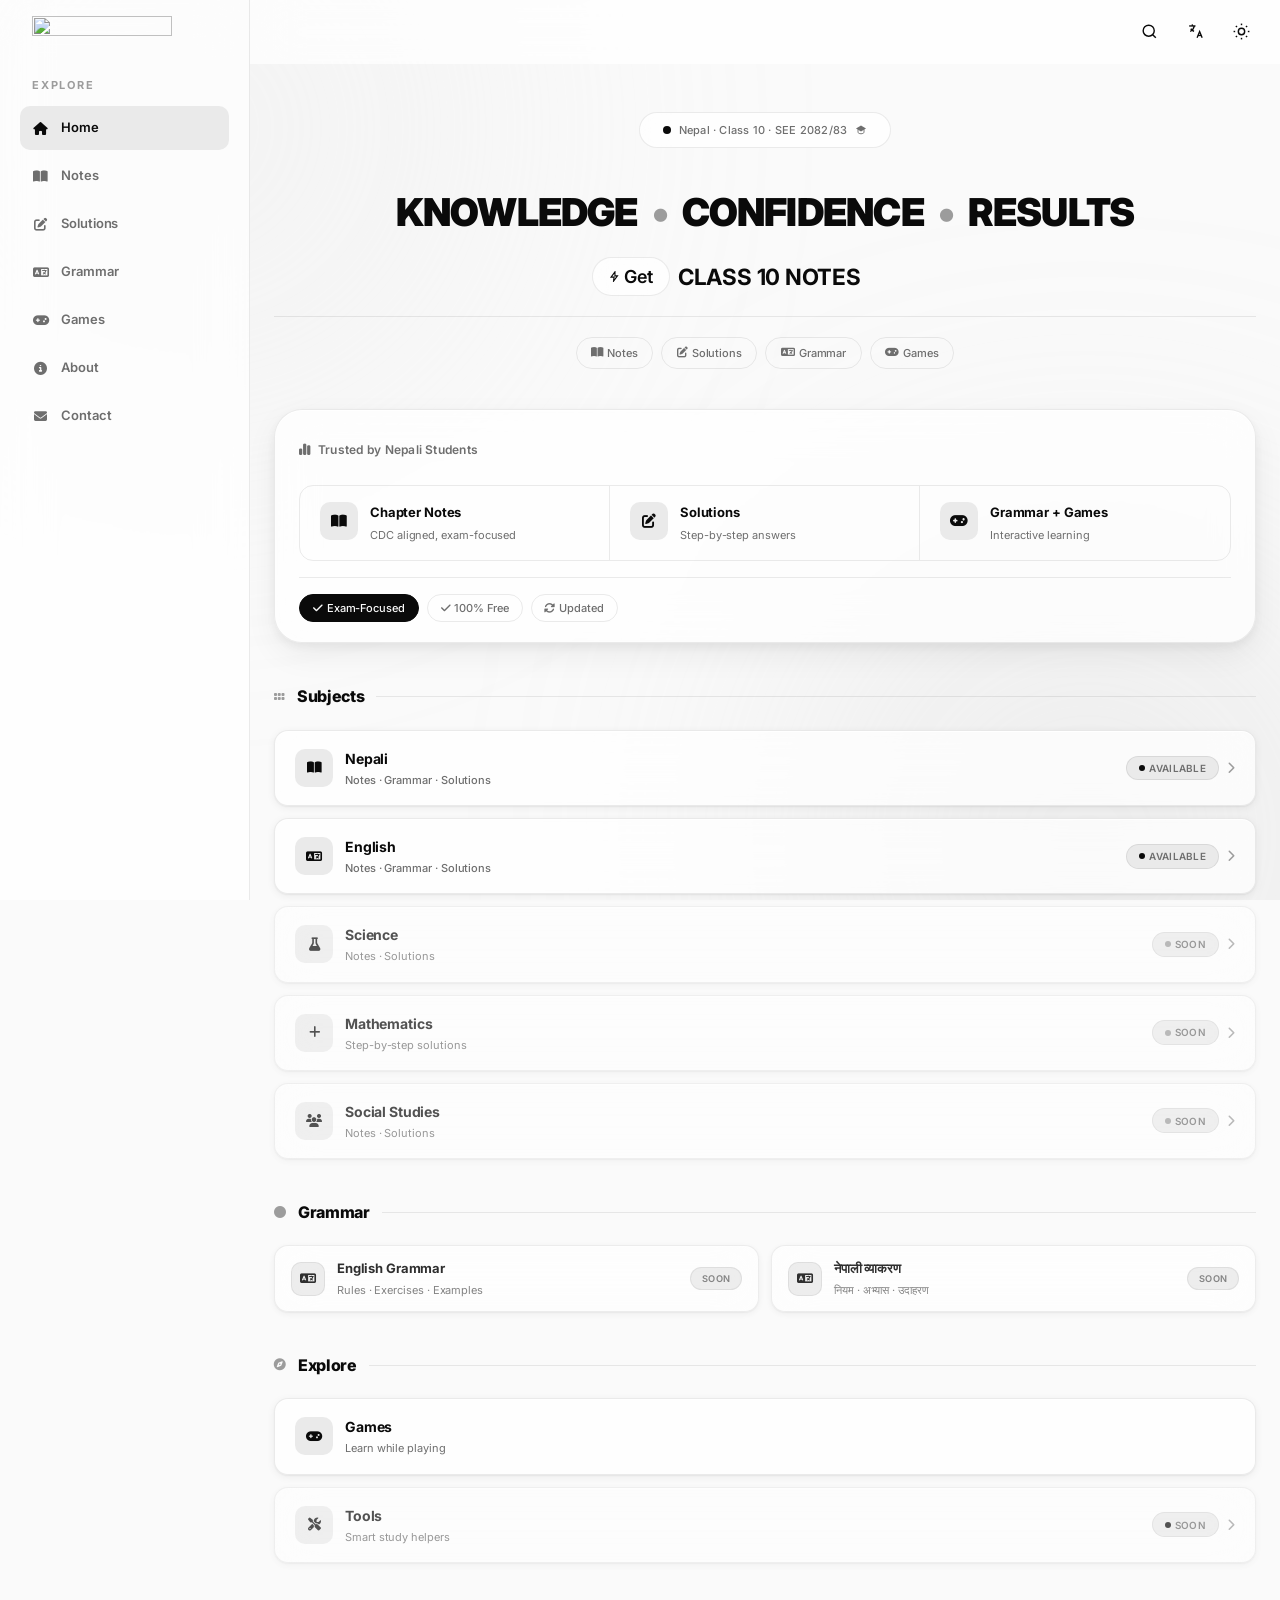
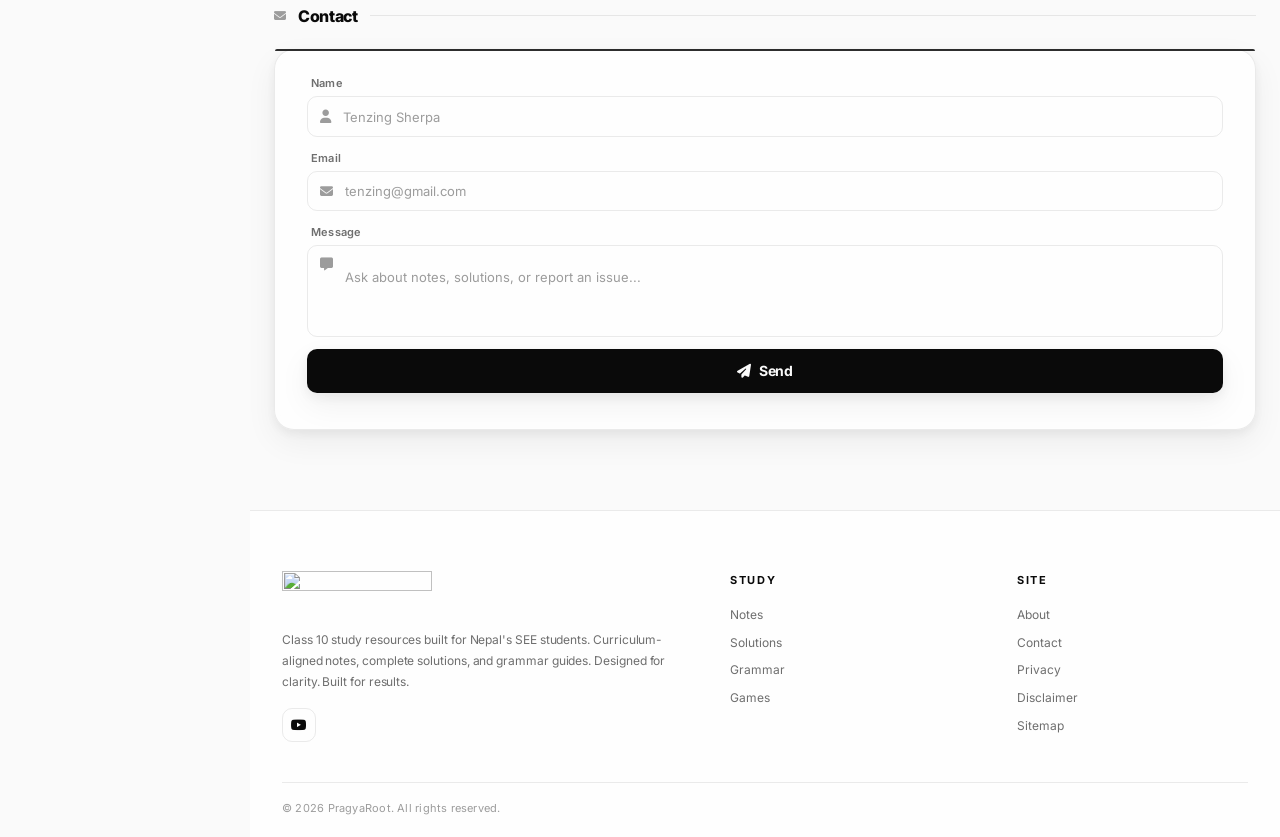
==== commit f502a5ab: "Update index.html" ====
--- a/index.html
+++ b/index.html
@@ -440,6 +440,12 @@
 <div data-component="back-to-top"></div>
 
 <script src="./assets/js/shared.js" data-components-base="./components/" defer></script>
-
+<script>
+if ("serviceWorker" in navigator) {
+  window.addEventListener("load", function(){
+    navigator.serviceWorker.register("/pragyaroot/sw.js").catch(function(){});
+  });
+}
+</script>
 </body>
 </html>
--- a/assets/css/shared.css
+++ b/assets/css/shared.css
@@ -214,7 +214,9 @@
 
 .pr-header{
   position:fixed;
-  inset:0 0 auto 0;
+  top:0;
+right:0;
+left:var(--sidebar);
   height:var(--header);
   z-index:1000;
   background:var(--surface);
@@ -312,12 +314,12 @@
   top:0;
   bottom:0;
   width:var(--sidebar);
-  z-index:990;
+  z-index:1010;
   background:var(--surface);
   -webkit-backdrop-filter:blur(24px) saturate(140%);
   backdrop-filter:blur(24px) saturate(140%);
   border-right:1px solid var(--line);
-  padding:calc(var(--header) + var(--s-7)) var(--s-5) var(--s-6);
+  padding:var(--s-4) var(--s-5) var(--s-6);
   overflow-y:auto;
   scrollbar-width:thin;
   scrollbar-color:var(--line-2) transparent;
@@ -667,11 +669,11 @@
   justify-content:center;
   align-items:center;
   gap:.2rem .6rem;
-  flex-wrap:wrap;
+  flex-wrap:nowrap;
   color:var(--ink);
   font-family:Inter,system-ui,sans-serif;
   font-weight:900;
-  font-size:clamp(1.5rem,5.5vw,2.75rem);
+  font-size:clamp(1rem,3.2vw,2.4rem);
   line-height:1.15;
   letter-spacing:-.03em;
   text-transform:uppercase;
@@ -1473,7 +1475,7 @@
   50%{outline-color:transparent}
 }
 
-@media(max-width:980px){
+@media(max-width:768px){
   :root{--sidebar:0px}
 
   .pr-header-inner{padding-left:var(--s-5)}
@@ -1588,8 +1590,40 @@
 
   #pragyaroot-root .reveal{opacity:1;transform:none}
 }
-@media (min-width:981px){
+@media (min-width:769px){
   :root{--sidebar:250px}
   .pr-sidebar{display:block}
   .pr-menu-btn{display:none}
 }
+.pr-sidebar-logo{
+  display:none;
+}
+
+@media (min-width:769px){
+  .pr-sidebar-logo{
+    display:flex;
+    align-items:center;
+    padding:0 var(--s-3);
+    margin-bottom:var(--s-6);
+    -webkit-touch-callout:none;
+    -webkit-user-select:none;
+    user-select:none;
+    -webkit-user-drag:none;
+  }
+
+  .pr-sidebar-logo img{
+    width:140px;
+    height:auto;
+    filter:var(--logo-filter);
+    pointer-events:none;
+  }
+
+  .pr-header .pr-header-logo{
+  display:none !important;
+  }
+
+  .pr-header-inner{
+    padding:0 var(--s-5);
+    justify-content:flex-end;
+  }
+}
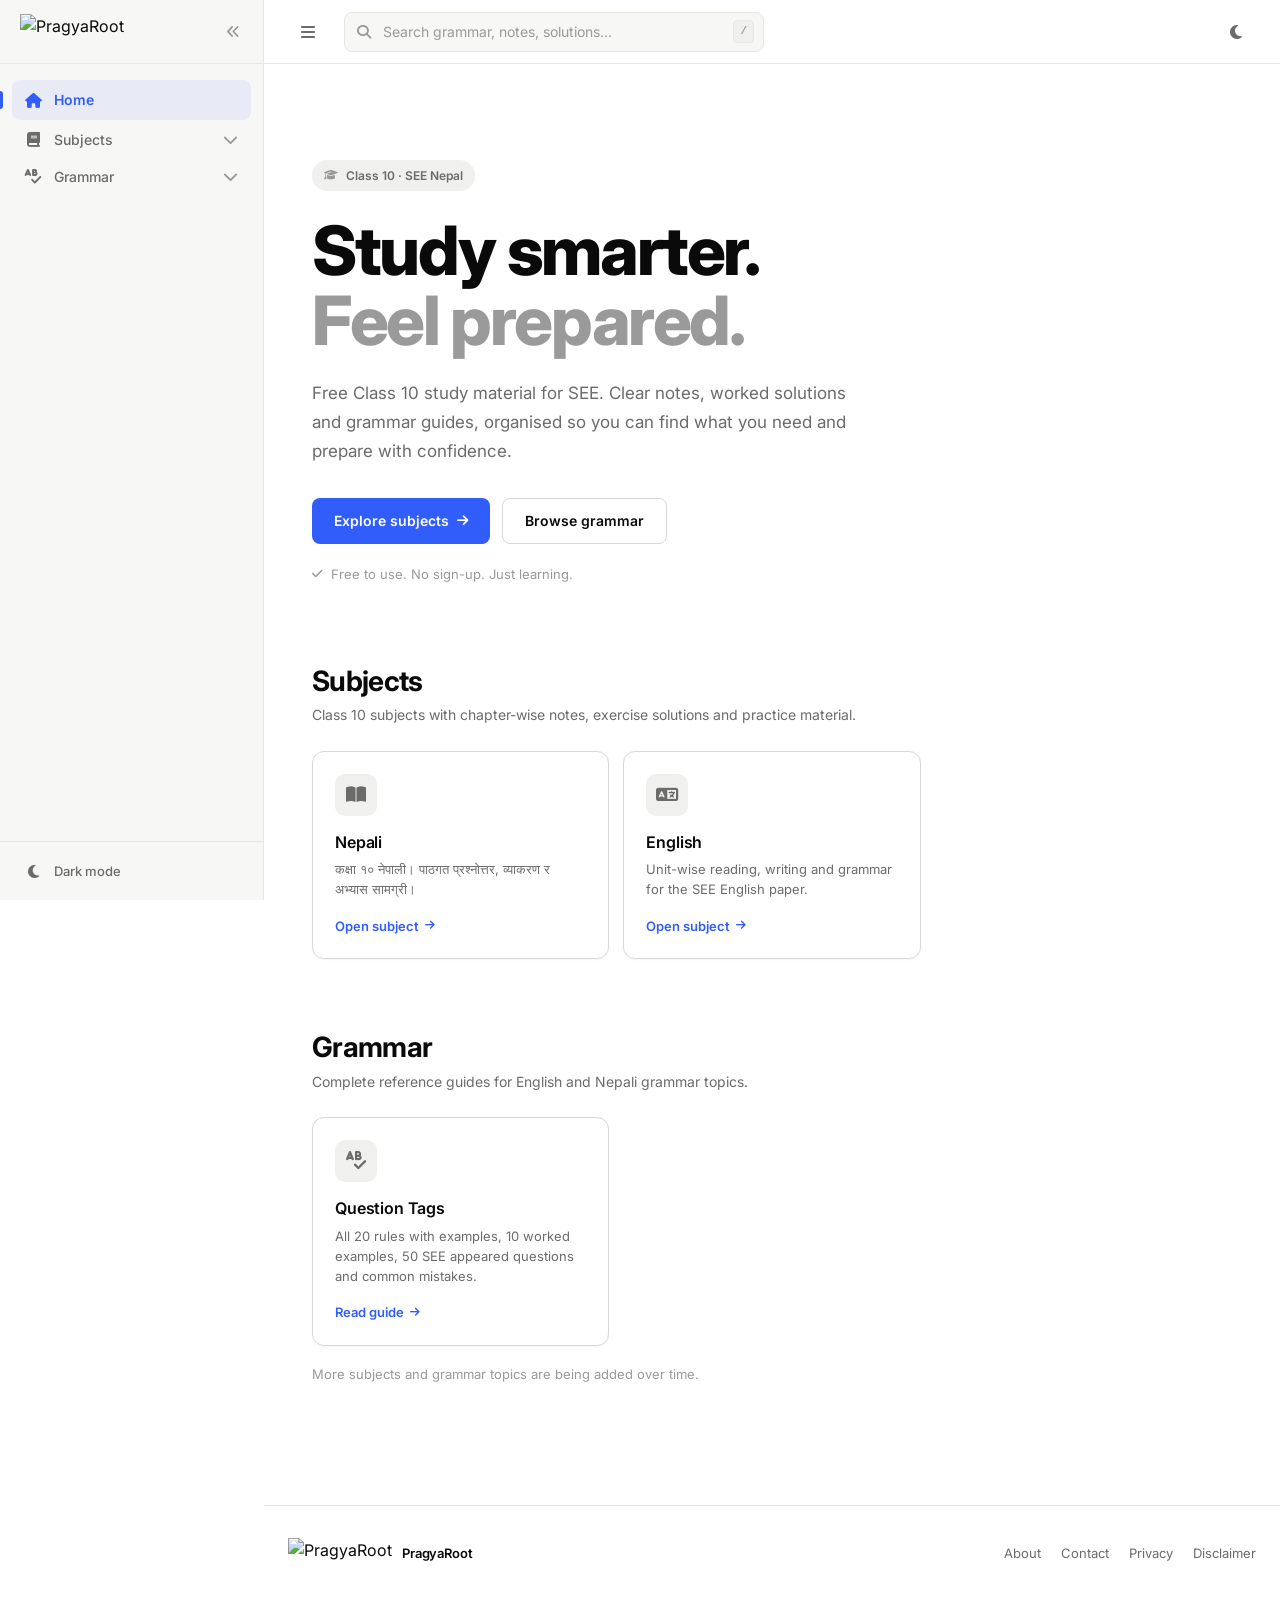
==== commit 86b14b11: "Update print statement from 'Hello' to 'Goodbye'" ====
--- a/index.html
+++ b/index.html
@@ -1,451 +1,382 @@
 <!DOCTYPE html>
-<html lang="en">
+<html lang="en" data-theme="light">
 <head>
 <meta charset="UTF-8">
 <meta name="viewport" content="width=device-width, initial-scale=1.0">
-<title>PragyaRoot</title>
-<meta name="description" content="Class 10 notes, exercise solutions, grammar and learning games for SEE Nepal. Chapter-wise, exam-focused content by PragyaRoot.">
+<title>PragyaRoot - Class 10 Notes, Solutions and Grammar for SEE Nepal</title>
+<meta name="description" content="Free Class 10 study material for SEE Nepal. Notes, worked solutions and grammar guides, chapter-wise and exam-focused.">
 <link rel="canonical" href="https://pragyaroot.com/">
-<meta name="robots" content="index, follow, max-image-preview:large, max-snippet:-1, max-video-preview:-1">
-<meta name="googlebot" content="index, follow">
-<meta name="author" content="PragyaRoot">
-<meta name="language" content="English">
-<meta name="revisit-after" content="7 days">
-<meta name="rating" content="general">
+
 <meta property="og:type" content="website">
 <meta property="og:site_name" content="PragyaRoot">
-<meta property="og:title" content="PragyaRoot">
-<meta property="og:description" content="Class 10 notes, exercise solutions, grammar and learning games for SEE Nepal. Chapter-wise, exam-focused content by PragyaRoot.">
+<meta property="og:title" content="PragyaRoot - Class 10 Notes, Solutions and Grammar for SEE Nepal">
+<meta property="og:description" content="Free Class 10 study material for SEE Nepal. Notes, worked solutions and grammar guides, chapter-wise and exam-focused.">
 <meta property="og:url" content="https://pragyaroot.com/">
 <meta property="og:image" content="https://blogger.googleusercontent.com/img/a/AVvXsEgVIBpNidrRIBvOIG6xuJvOsLRUB6DbUF7P0I4kipF1yLD9WPpUj-c5BwtlTBB-drIGQJi58ZF1-kqKeAAL0BlgyaKtOTgldphCdP2-H_C6EnC1gEs4soKlfO50jMuz3TCyHXKh5hwFmqNb6DVxZ2rrLjLOJjI0yhgKnRFMC6RMNTCmseU7L839vJoKMkIz=s1600">
-<meta property="og:image:alt" content="PragyaRoot — Class 10 Study Resources for SEE Nepal">
-<meta property="og:locale" content="en_US">
-<meta property="og:locale:alternate" content="ne_NP">
+
 <meta name="twitter:card" content="summary_large_image">
-<meta name="twitter:title" content="PragyaRoot">
-<meta name="twitter:description" content="Class 10 notes, exercise solutions, grammar and learning games for SEE Nepal. Chapter-wise, exam-focused content by PragyaRoot.">
+<meta name="twitter:title" content="PragyaRoot - Class 10 Notes, Solutions and Grammar for SEE Nepal">
+<meta name="twitter:description" content="Free Class 10 study material for SEE Nepal. Notes, worked solutions and grammar guides, chapter-wise and exam-focused.">
 <meta name="twitter:image" content="https://blogger.googleusercontent.com/img/a/AVvXsEgVIBpNidrRIBvOIG6xuJvOsLRUB6DbUF7P0I4kipF1yLD9WPpUj-c5BwtlTBB-drIGQJi58ZF1-kqKeAAL0BlgyaKtOTgldphCdP2-H_C6EnC1gEs4soKlfO50jMuz3TCyHXKh5hwFmqNb6DVxZ2rrLjLOJjI0yhgKnRFMC6RMNTCmseU7L839vJoKMkIz=s1600">
-<meta name="twitter:image:alt" content="PragyaRoot — Class 10 Study Resources for SEE Nepal">
-<meta name="geo.region" content="NP">
-<meta name="geo.placename" content="Nepal">
-<meta name="geo.position" content="28.3949;84.1240">
-<meta name="ICBM" content="28.3949, 84.1240">
-<meta name="theme-color" content="#FAFAFA" media="(prefers-color-scheme: light)">
+
+<meta name="theme-color" content="#ffffff" media="(prefers-color-scheme: light)">
 <meta name="theme-color" content="#000000" media="(prefers-color-scheme: dark)">
-<meta name="apple-mobile-web-app-capable" content="yes">
-<meta name="apple-mobile-web-app-status-bar-style" content="black-translucent">
-<meta name="apple-mobile-web-app-title" content="PragyaRoot">
-<meta name="application-name" content="PragyaRoot">
-<meta name="format-detection" content="telephone=no">
+
 <link rel="icon" href="/favicon.ico" sizes="any">
 <link rel="icon" type="image/svg+xml" href="/favicon.svg">
 <link rel="apple-touch-icon" href="/apple-touch-icon.png">
-<link rel="manifest" href="/manifest.webmanifest">
-<link rel="sitemap" type="application/xml" href="/sitemap.xml">
 
 <link rel="preconnect" href="https://fonts.googleapis.com">
 <link rel="preconnect" href="https://fonts.gstatic.com" crossorigin>
 <link rel="preconnect" href="https://cdnjs.cloudflare.com">
-<link rel="preconnect" href="https://blogger.googleusercontent.com">
-<link href="https://fonts.googleapis.com/css2?family=Inter:wght@400;500;600;700;800;900&display=swap" rel="stylesheet">
-<link rel="stylesheet" href="https://cdnjs.cloudflare.com/ajax/libs/font-awesome/6.5.1/css/all.min.css" media="print" onload="this.media='all'">
-<noscript><link rel="stylesheet" href="https://cdnjs.cloudflare.com/ajax/libs/font-awesome/6.5.1/css/all.min.css"></noscript>
-
-<link rel="stylesheet" href="./assets/css/shared.css?v=2">
+
+<link href="https://fonts.googleapis.com/css2?family=Inter:wght@400;500;600;700;800&display=swap" rel="stylesheet">
+<link rel="stylesheet" href="https://cdnjs.cloudflare.com/ajax/libs/font-awesome/6.5.1/css/all.min.css">
+<link rel="stylesheet" href="/assets/css/site.css">
 
 <script type="application/ld+json">
 {
-  "@context":"https://schema.org",
-  "@type":"Organization",
-  "name":"PragyaRoot",
-  "url":"https://pragyaroot.com/",
-  "logo":"https://pragyaroot.com/logo.png",
-  "description":"Class 10 study resources for Nepal's SEE students.",
-  "sameAs":["https://youtube.com/@pragyaroot"],
-  "areaServed":{"@type":"Country","name":"Nepal"}
+  "@context": "https://schema.org",
+  "@type": "Organization",
+  "name": "PragyaRoot",
+  "url": "https://pragyaroot.com/",
+  "logo": "https://pragyaroot.com/logo.png",
+  "description": "Free Class 10 notes, solutions and grammar for SEE Nepal.",
+  "areaServed": { "@type": "Country", "name": "Nepal" }
 }
 </script>
-<script type="application/ld+json">
-{
-  "@context":"https://schema.org",
-  "@type":"WebSite",
-  "name":"PragyaRoot",
-  "url":"https://pragyaroot.com/",
-  "inLanguage":"en",
-  "potentialAction":{
-    "@type":"SearchAction",
-    "target":"https://pragyaroot.com/search?q={search_term_string}",
-    "query-input":"required name=search_term_string"
-  }
-}
-</script>
-<script type="application/ld+json">
-{
-  "@context":"https://schema.org",
-  "@type":"EducationalOrganization",
-  "name":"PragyaRoot",
-  "url":"https://pragyaroot.com/",
-  "description":"Free Class 10 notes, solutions, grammar guides, and learning games for SEE Nepal.",
-  "address":{"@type":"PostalAddress","addressCountry":"NP"},
-  "hasOfferCatalog":{
-    "@type":"OfferCatalog",
-    "name":"Class 10 Study Resources",
-    "itemListElement":[
-      {"@type":"Course","name":"Class 10 Nepali","description":"Notes, grammar, and solutions.","provider":{"@type":"Organization","name":"PragyaRoot"}},
-      {"@type":"Course","name":"Class 10 English","description":"Notes, grammar, and solutions.","provider":{"@type":"Organization","name":"PragyaRoot"}},
-      {"@type":"Course","name":"Class 10 Science","description":"Notes and solutions.","provider":{"@type":"Organization","name":"PragyaRoot"}},
-      {"@type":"Course","name":"Class 10 Mathematics","description":"Step-by-step solutions.","provider":{"@type":"Organization","name":"PragyaRoot"}},
-      {"@type":"Course","name":"Class 10 Social Studies","description":"Notes and solutions.","provider":{"@type":"Organization","name":"PragyaRoot"}}
-    ]
-  }
-}
-</script>
-<script type="application/ld+json">
-{
-  "@context":"https://schema.org",
-  "@type":"FAQPage",
-  "mainEntity":[
-    {"@type":"Question","name":"What is PragyaRoot?","acceptedAnswer":{"@type":"Answer","text":"PragyaRoot is a free study resource platform offering Class 10 notes, exercise solutions, grammar guides, and learning games for SEE students in Nepal."}},
-    {"@type":"Question","name":"Is PragyaRoot free?","acceptedAnswer":{"@type":"Answer","text":"Yes. All Class 10 notes, solutions, grammar content, and learning games on PragyaRoot are completely free."}},
-    {"@type":"Question","name":"Does PragyaRoot cover the SEE syllabus?","acceptedAnswer":{"@type":"Answer","text":"Yes. PragyaRoot content is aligned with the CDC curriculum for Class 10 and covers the SEE syllabus chapter-wise."}},
-    {"@type":"Question","name":"Which subjects does PragyaRoot offer for Class 10?","acceptedAnswer":{"@type":"Answer","text":"PragyaRoot offers Nepali, English, Science, Mathematics, and Social Studies for Class 10, with more subjects being added."}}
-  ]
-}
-</script>
+
+<style>
+  [id] { scroll-margin-top: 88px; }
+
+  .home {
+    flex: 1;
+    width: 100%;
+    max-width: 1120px;
+    margin: 0 auto;
+    padding: 48px 24px 80px;
+  }
+
+  .hero {
+    padding: 32px 0 80px;
+    max-width: 720px;
+  }
+
+  .hero__eyebrow {
+    display: inline-flex;
+    align-items: center;
+    gap: 8px;
+    font-size: 12px;
+    font-weight: 600;
+    color: var(--text-2);
+    background: var(--surface-2);
+    padding: 6px 12px;
+    border-radius: 999px;
+    margin-bottom: 24px;
+  }
+
+  .hero__eyebrow i {
+    font-size: 11px;
+    color: var(--text-3);
+  }
+
+  .hero h1 {
+    font-size: clamp(2.4rem, 6vw, 4.25rem);
+    font-weight: 800;
+    letter-spacing: -0.035em;
+    line-height: 1.03;
+    margin-bottom: 24px;
+    color: var(--text);
+  }
+
+  .hero h1 .muted { color: var(--text-3); }
+
+  .hero__sub {
+    font-size: 17px;
+    line-height: 1.7;
+    color: var(--text-2);
+    max-width: 560px;
+    margin-bottom: 32px;
+  }
+
+  .hero__actions {
+    display: flex;
+    gap: 12px;
+    flex-wrap: wrap;
+    margin-bottom: 20px;
+  }
+
+  .hero__note {
+    display: flex;
+    align-items: center;
+    gap: 8px;
+    font-size: 13px;
+    color: var(--text-3);
+  }
+
+  .hero__note i { font-size: 12px; }
+
+  .btn {
+    display: inline-flex;
+    align-items: center;
+    justify-content: center;
+    gap: 8px;
+    height: 46px;
+    padding: 0 22px;
+    border-radius: var(--radius-sm);
+    font-size: 14px;
+    font-weight: 600;
+    white-space: nowrap;
+    transition: transform 0.12s var(--ease), background-color 0.15s var(--ease), border-color 0.15s var(--ease);
+  }
+
+  .btn:active { transform: scale(0.98); }
+  .btn i { font-size: 13px; }
+
+  .btn--primary {
+    background: var(--accent);
+    color: var(--accent-text);
+  }
+
+  .btn--primary:hover { background: var(--accent-hover); }
+
+  .btn--secondary {
+    background: var(--card);
+    color: var(--text);
+    border: 1px solid var(--border-2);
+  }
+
+  .btn--secondary:hover { border-color: var(--text-3); }
+
+  .section {
+    margin-bottom: 72px;
+  }
+
+  .section:last-child {
+    margin-bottom: 24px;
+  }
+
+  .section__head {
+    margin-bottom: 24px;
+  }
+
+  .section__title {
+    font-size: clamp(1.4rem, 2.4vw, 1.75rem);
+    font-weight: 700;
+    letter-spacing: -0.025em;
+    line-height: 1.2;
+    color: var(--text);
+    margin-bottom: 6px;
+  }
+
+  .section__desc {
+    font-size: 14px;
+    color: var(--text-2);
+    max-width: 560px;
+  }
+
+  .card-grid {
+    display: grid;
+    grid-template-columns: repeat(auto-fill, minmax(260px, 1fr));
+    gap: 14px;
+  }
+
+  .card {
+    display: flex;
+    flex-direction: column;
+    padding: 22px;
+    border: 1px solid var(--border-2);
+    border-radius: var(--radius);
+    background: var(--card);
+    box-shadow: var(--shadow-sm);
+    transition: border-color 0.15s var(--ease), transform 0.15s var(--ease), box-shadow 0.15s var(--ease);
+  }
+
+  .card:hover {
+    border-color: var(--text-3);
+    transform: translateY(-2px);
+    box-shadow: var(--shadow-md);
+  }
+
+  .card__icon {
+    width: 42px;
+    height: 42px;
+    border-radius: 10px;
+    background: var(--surface-2);
+    color: var(--text-2);
+    display: grid;
+    place-items: center;
+    margin-bottom: 14px;
+    transition: transform 0.2s var(--ease);
+  }
+
+  .card:hover .card__icon { transform: scale(1.05); }
+  .card__icon i { font-size: 18px; }
+
+  .card__name {
+    font-size: 16px;
+    font-weight: 600;
+    letter-spacing: -0.01em;
+    margin-bottom: 4px;
+    color: var(--text);
+  }
+
+  .card__desc {
+    font-size: 13px;
+    color: var(--text-2);
+    line-height: 1.55;
+    margin-bottom: 16px;
+    flex: 1;
+  }
+
+  .card__cta {
+    display: inline-flex;
+    align-items: center;
+    gap: 6px;
+    font-size: 13px;
+    font-weight: 600;
+    color: var(--accent);
+  }
+
+  .card__cta i {
+    font-size: 11px;
+    transition: transform 0.15s var(--ease);
+  }
+
+  .card:hover .card__cta i { transform: translateX(2px); }
+
+  .section__foot {
+    margin-top: 18px;
+    font-size: 13px;
+    color: var(--text-3);
+  }
+
+  @media (min-width: 1100px) {
+    .home { padding: 64px 48px 96px; }
+  }
+
+  @media (max-width: 860px) {
+    .home { padding: 32px 20px 64px; }
+    .hero { padding: 16px 0 56px; }
+    .section { margin-bottom: 56px; }
+  }
+
+  @media (max-width: 560px) {
+    .home { padding: 24px 16px 56px; }
+    .hero__actions { flex-direction: column; }
+    .hero__actions .btn { width: 100%; }
+    .card-grid { grid-template-columns: 1fr; }
+  }
+</style>
 </head>
-
 <body>
 
-<div class="pr-ambient" aria-hidden="true"></div>
-
-<div data-component="header"></div>
 <div data-component="sidebar"></div>
 <div data-component="drawer"></div>
 <div data-component="search"></div>
 
-<main class="pr-main">
-
-<div id="pragyaroot-root">
-  <div class="container">
-    <div class="content-inner">
-
-      <h1 class="sr-only">PragyaRoot — Class 10 Notes, Exercise Solutions, Grammar and Learning Games for SEE Nepal</h1>
-
-      <section class="hero" aria-labelledby="hero-heading">
-
-        <div class="eyebrow">
-          <span class="live" aria-hidden="true"></span>
-          <span>Nepal · Class 10 · SEE 2082/83</span>
-          <svg width="12" height="12" viewBox="0 0 24 24" fill="none" aria-hidden="true">
-            <path d="M12 3L2 9l10 6 10-6-10-6z" fill="currentColor"/>
-            <path d="M6 11.5v5c0 1.657 2.686 3 6 3s6-1.343 6-3v-5" stroke="currentColor" stroke-width="1.8" stroke-linecap="round" fill="none"/>
-          </svg>
-        </div>
-
-        <div class="slogan-wrap" id="hero-heading">
-          <span class="slogan-word">Knowledge</span>
-          <span class="slogan-dot" aria-hidden="true">•</span>
-          <span class="slogan-word">Confidence</span>
-          <span class="slogan-dot" aria-hidden="true">•</span>
-          <span class="slogan-word">Results</span>
-        </div>
-
-        <div class="rotator-wrap">
-          <span class="rotator-label">
-            <svg width="11" height="11" viewBox="0 0 24 24" fill="none" stroke="currentColor" stroke-width="2.5" aria-hidden="true">
-              <path d="M13 2L4.5 13.5H11L10 22l8.5-11.5H13z"/>
-            </svg>
-            Get
+<div class="main" id="main">
+
+  <div data-component="header"></div>
+
+  <main class="home">
+
+    <section class="hero">
+      <div class="hero__eyebrow">
+        <i class="fa-solid fa-graduation-cap" aria-hidden="true"></i>
+        Class 10 · SEE Nepal
+      </div>
+
+      <h1>Study smarter.<br><span class="muted">Feel prepared.</span></h1>
+
+      <p class="hero__sub">
+        Free Class 10 study material for SEE. Clear notes, worked solutions and grammar guides, organised so you can find what you need and prepare with confidence.
+      </p>
+
+      <div class="hero__actions">
+        <a href="#subjects" class="btn btn--primary">
+          Explore subjects
+          <i class="fa-solid fa-arrow-right" aria-hidden="true"></i>
+        </a>
+        <a href="#grammar" class="btn btn--secondary">
+          Browse grammar
+        </a>
+      </div>
+
+      <p class="hero__note">
+        <i class="fa-solid fa-check" aria-hidden="true"></i>
+        Free to use. No sign-up. Just learning.
+      </p>
+    </section>
+
+    <section class="section" id="subjects">
+      <div class="section__head">
+        <h2 class="section__title">Subjects</h2>
+        <p class="section__desc">Class 10 subjects with chapter-wise notes, exercise solutions and practice material.</p>
+      </div>
+
+      <div class="card-grid">
+
+        <a href="/subjects/nepali" class="card">
+          <div class="card__icon">
+            <i class="fa-solid fa-book-open" aria-hidden="true"></i>
+          </div>
+          <div class="card__name">Nepali</div>
+          <div class="card__desc">कक्षा १० नेपाली। पाठगत प्रश्नोत्तर, व्याकरण र अभ्यास सामग्री।</div>
+          <span class="card__cta">
+            Open subject
+            <i class="fa-solid fa-arrow-right" aria-hidden="true"></i>
           </span>
-
-          <span class="rotator-track">
-            <span class="rotator-word active" id="rw">CLASS 10 NOTES</span>
+        </a>
+
+        <a href="/subjects/english" class="card">
+          <div class="card__icon">
+            <i class="fa-solid fa-language" aria-hidden="true"></i>
+          </div>
+          <div class="card__name">English</div>
+          <div class="card__desc">Unit-wise reading, writing and grammar for the SEE English paper.</div>
+          <span class="card__cta">
+            Open subject
+            <i class="fa-solid fa-arrow-right" aria-hidden="true"></i>
           </span>
-        </div>
-
-        <div class="pills">
-          <span class="pill"><i class="fa-solid fa-book-open" aria-hidden="true"></i> Notes</span>
-          <span class="pill"><i class="fa-solid fa-pen-to-square" aria-hidden="true"></i> Solutions</span>
-          <span class="pill"><i class="fa-solid fa-language" aria-hidden="true"></i> Grammar</span>
-          <span class="pill"><i class="fa-solid fa-gamepad" aria-hidden="true"></i> Games</span>
-        </div>
-
-      </section>
-
-      <section class="trust-card reveal" aria-labelledby="trust-heading">
-
-        <div class="trust-header">
-          <i class="fa-solid fa-chart-simple" aria-hidden="true"></i>
-          <h2 class="trust-lbl" id="trust-heading">Trusted by Nepali Students</h2>
-        </div>
-
-        <div class="trust-grid">
-
-          <div class="trust-item">
-            <div class="trust-ico">
-              <i class="fa-solid fa-book-open" aria-hidden="true"></i>
-            </div>
-            <div class="trust-txt">
-              <h3>Chapter Notes</h3>
-              <p>CDC aligned, exam-focused</p>
-            </div>
+        </a>
+
+      </div>
+    </section>
+
+    <section class="section" id="grammar">
+      <div class="section__head">
+        <h2 class="section__title">Grammar</h2>
+        <p class="section__desc">Complete reference guides for English and Nepali grammar topics.</p>
+      </div>
+
+      <div class="card-grid">
+
+        <a href="/grammar/english/question-tags" class="card">
+          <div class="card__icon">
+            <i class="fa-solid fa-spell-check" aria-hidden="true"></i>
           </div>
-
-          <div class="trust-item">
-            <div class="trust-ico">
-              <i class="fa-solid fa-pen-to-square" aria-hidden="true"></i>
-            </div>
-            <div class="trust-txt">
-              <h3>Solutions</h3>
-              <p>Step-by-step answers</p>
-            </div>
-          </div>
-
-          <div class="trust-item">
-            <div class="trust-ico">
-              <i class="fa-solid fa-gamepad" aria-hidden="true"></i>
-            </div>
-            <div class="trust-txt">
-              <h3>Grammar + Games</h3>
-              <p>Interactive learning</p>
-            </div>
-          </div>
-
-        </div>
-
-        <div class="trust-foot">
-          <span class="tftag highlight"><i class="fa-solid fa-check" aria-hidden="true"></i> Exam-Focused</span>
-          <span class="tftag"><i class="fa-solid fa-check" aria-hidden="true"></i> 100% Free</span>
-          <span class="tftag"><i class="fa-solid fa-rotate" aria-hidden="true"></i> Updated</span>
-        </div>
-
-      </section>
-
-      <section aria-labelledby="subjects-heading">
-        <div class="sh">
-          <i class="fa-solid fa-grip" aria-hidden="true"></i>
-          <h2 id="subjects-heading">Subjects</h2>
-          <div class="sh-ln" aria-hidden="true"></div>
-        </div>
-
-        <div class="subjs">
-
-          <a href="./pages/notes/nepali.html" class="subj-real">
-            <div class="sl">
-              <div class="sico"><i class="fa-solid fa-book-open" aria-hidden="true"></i></div>
-              <div>
-                <span class="sname">Nepali</span>
-                <span class="ssub">Notes · Grammar · Solutions</span>
-              </div>
-            </div>
-
-            <div class="sr">
-              <span class="avail"><span class="adot" aria-hidden="true"></span>Available</span>
-              <i class="fa-solid fa-chevron-right arr" aria-hidden="true"></i>
-            </div>
-          </a>
-
-          <a href="./pages/notes/english.html" class="subj-real">
-            <div class="sl">
-              <div class="sico"><i class="fa-solid fa-language" aria-hidden="true"></i></div>
-              <div>
-                <span class="sname">English</span>
-                <span class="ssub">Notes · Grammar · Solutions</span>
-              </div>
-            </div>
-
-            <div class="sr">
-              <span class="avail"><span class="adot" aria-hidden="true"></span>Available</span>
-              <i class="fa-solid fa-chevron-right arr" aria-hidden="true"></i>
-            </div>
-          </a>
-
-          <div class="subj-dummy">
-            <div class="sl">
-              <div class="sico"><i class="fa-solid fa-flask" aria-hidden="true"></i></div>
-              <div>
-                <span class="sname">Science</span>
-                <span class="ssub">Notes · Solutions</span>
-              </div>
-            </div>
-
-            <div class="sr">
-              <span class="avail"><span class="adot" aria-hidden="true"></span>Soon</span>
-              <i class="fa-solid fa-chevron-right arr" aria-hidden="true"></i>
-            </div>
-          </div>
-
-          <div class="subj-dummy">
-            <div class="sl">
-              <div class="sico"><i class="fa-solid fa-plus" aria-hidden="true"></i></div>
-              <div>
-                <span class="sname">Mathematics</span>
-                <span class="ssub">Step-by-step solutions</span>
-              </div>
-            </div>
-
-            <div class="sr">
-              <span class="avail"><span class="adot" aria-hidden="true"></span>Soon</span>
-              <i class="fa-solid fa-chevron-right arr" aria-hidden="true"></i>
-            </div>
-          </div>
-
-          <div class="subj-dummy">
-            <div class="sl">
-              <div class="sico"><i class="fa-solid fa-users" aria-hidden="true"></i></div>
-              <div>
-                <span class="sname">Social Studies</span>
-                <span class="ssub">Notes · Solutions</span>
-              </div>
-            </div>
-
-            <div class="sr">
-              <span class="avail"><span class="adot" aria-hidden="true"></span>Soon</span>
-              <i class="fa-solid fa-chevron-right arr" aria-hidden="true"></i>
-            </div>
-          </div>
-
-        </div>
-      </section>
-
-      <section aria-labelledby="grammar-heading">
-        <div class="sh">
-          <i class="fa-solid fa-circle" aria-hidden="true"></i>
-          <h2 id="grammar-heading">Grammar</h2>
-          <div class="sh-ln" aria-hidden="true"></div>
-        </div>
-
-        <div class="grammar-grid">
-
-          <div class="grammar-item">
-            <div class="grammar-left">
-              <div class="grammar-ico"><i class="fa-solid fa-language" aria-hidden="true"></i></div>
-              <div class="grammar-text">
-                <h3>English Grammar</h3>
-                <p>Rules · Exercises · Examples</p>
-              </div>
-            </div>
-            <div class="grammar-badge">Soon</div>
-          </div>
-
-          <div class="grammar-item">
-            <div class="grammar-left">
-              <div class="grammar-ico"><i class="fa-solid fa-language" aria-hidden="true"></i></div>
-              <div class="grammar-text">
-                <h3>नेपाली व्याकरण</h3>
-                <p>नियम · अभ्यास · उदाहरण</p>
-              </div>
-            </div>
-            <div class="grammar-badge">Soon</div>
-          </div>
-
-        </div>
-      </section>
-
-      <section aria-labelledby="explore-heading">
-        <div class="sh">
-          <i class="fa-solid fa-compass" aria-hidden="true"></i>
-          <h2 id="explore-heading">Explore</h2>
-          <div class="sh-ln" aria-hidden="true"></div>
-        </div>
-
-        <a href="./pages/games.html" class="games-real">
-          <div class="games-ico">
-            <i class="fa-solid fa-gamepad" aria-hidden="true"></i>
-          </div>
-
-          <div>
-            <span>Games</span>
-            <span class="games-sub">Learn while playing</span>
-          </div>
-        </a>
-
-        <div class="tools-item" style="margin-top:var(--s-3)">
-          <div class="sl">
-            <div class="sico">
-              <i class="fa-solid fa-screwdriver-wrench" aria-hidden="true"></i>
-            </div>
-
-            <div>
-              <span class="sname">Tools</span>
-              <span class="ssub">Smart study helpers</span>
-            </div>
-          </div>
-
-          <div class="sr">
-            <span class="avail">
-              <span class="adot" aria-hidden="true"></span>Soon
-            </span>
-            <i class="fa-solid fa-chevron-right arr" aria-hidden="true"></i>
-          </div>
-        </div>
-      </section>
-
-      <section aria-labelledby="contact-heading">
-        <div class="sh">
-          <i class="fa-solid fa-envelope" aria-hidden="true"></i>
-          <h2 id="contact-heading">Contact</h2>
-          <div class="sh-ln" aria-hidden="true"></div>
-        </div>
-
-        <div class="contact reveal">
-
-          <form id="cf" action="https://formspree.io/f/mjgeqdre" method="POST" novalidate>
-
-            <div class="field-group">
-              <label class="field-label" for="cf-name">Name</label>
-
-              <div class="ig">
-                <i class="fa-solid fa-user" aria-hidden="true"></i>
-                <input id="cf-name" type="text" name="name" placeholder="Tenzing Sherpa" required autocomplete="name">
-              </div>
-            </div>
-
-            <div class="field-group">
-              <label class="field-label" for="cf-email">Email</label>
-
-              <div class="ig">
-                <i class="fa-solid fa-envelope" aria-hidden="true"></i>
-                <input id="cf-email" type="email" name="email" placeholder="tenzing@gmail.com" required autocomplete="email">
-              </div>
-            </div>
-
-            <div class="field-group">
-              <label class="field-label" for="cf-message">Message</label>
-
-              <div class="ig ig-ta">
-                <i class="fa-solid fa-message" aria-hidden="true"></i>
-                <textarea id="cf-message" name="message" placeholder="Ask about notes, solutions, or report an issue..." required></textarea>
-              </div>
-            </div>
-
-            <button type="submit" class="sbtn" id="sb">
-              <i class="fa-solid fa-paper-plane" aria-hidden="true"></i>
-              Send
-            </button>
-
-            <div class="fmsg" id="fm" role="alert" aria-live="polite"></div>
-
-          </form>
-        </div>
-      </section>
-
-    </div>
-  </div>
+          <div class="card__name">Question Tags</div>
+          <div class="card__desc">All 20 rules with examples, 10 worked examples, 50 SEE appeared questions and common mistakes.</div>
+          <span class="card__cta">
+            Read guide
+            <i class="fa-solid fa-arrow-right" aria-hidden="true"></i>
+          </span>
+        </a>
+
+      </div>
+
+      <p class="section__foot">More subjects and grammar topics are being added over time.</p>
+    </section>
+
+  </main>
+
+  <div data-component="footer"></div>
+
 </div>
 
-</main>
-
-<div data-component="footer"></div>
 <div data-component="back-to-top"></div>
 
-<script src="./assets/js/shared.js" data-components-base="./components/" defer></script>
-<script>
-if ("serviceWorker" in navigator) {
-  window.addEventListener("load", function(){
-    navigator.serviceWorker.register("/pragyaroot/sw.js").catch(function(){});
-  });
-}
-</script>
+<script src="/assets/js/shared.js" defer></script>
 </body>
 </html>
--- a/assets/css/site.css
+++ b/assets/css/site.css
@@ -0,0 +1,812 @@
+:root {
+  --bg: #ffffff;
+  --surface: #f7f7f5;
+  --surface-2: #f0f0ee;
+  --card: #ffffff;
+  --text: #0a0a0a;
+  --text-2: #6b6b6b;
+  --text-3: #9a9a9a;
+  --border: #e6e6e3;
+  --border-2: #d8d8d4;
+  --accent: #315EFB;
+  --accent-hover: #2a50e0;
+  --accent-soft: rgba(49, 94, 251, 0.08);
+  --accent-label: #3d5fd9;
+  --accent-text: #ffffff;
+  --shadow-sm: 0 1px 2px rgba(0,0,0,0.04);
+  --shadow-md: 0 4px 16px rgba(0,0,0,0.06);
+  --shadow-lg: 0 12px 40px rgba(0,0,0,0.08);
+  --sidebar-w: 264px;
+  --sidebar-w-collapsed: 72px;
+  --topbar-h: 64px;
+  --radius: 12px;
+  --radius-lg: 16px;
+  --radius-sm: 8px;
+  --ease: cubic-bezier(0.4, 0, 0.2, 1);
+  --ease-out: cubic-bezier(0.16, 1, 0.3, 1);
+}
+
+[data-theme="dark"] {
+  --bg: #000000;
+  --surface: #101010;
+  --surface-2: #171717;
+  --card: #101010;
+  --text: #f5f5f5;
+  --text-2: #a3a3a3;
+  --text-3: #6f6f6f;
+  --border: #292929;
+  --border-2: #333333;
+  --accent: #315EFB;
+  --accent-hover: #4a72ff;
+  --accent-soft: rgba(49, 94, 251, 0.14);
+  --accent-label: #6b8cff;
+  --accent-text: #ffffff;
+  --shadow-sm: 0 1px 2px rgba(0,0,0,0.4);
+  --shadow-md: 0 4px 16px rgba(0,0,0,0.5);
+  --shadow-lg: 0 12px 40px rgba(0,0,0,0.6);
+}
+
+*, *::before, *::after {
+  box-sizing: border-box;
+  margin: 0;
+  padding: 0;
+}
+
+html {
+  -webkit-text-size-adjust: 100%;
+  scroll-behavior: smooth;
+}
+
+body {
+  font-family: 'Inter', -apple-system, BlinkMacSystemFont, 'Segoe UI', Roboto, sans-serif;
+  background: var(--bg);
+  color: var(--text);
+  font-size: 16px;
+  line-height: 1.6;
+  -webkit-font-smoothing: antialiased;
+  -moz-osx-font-smoothing: grayscale;
+  transition: background-color 0.2s var(--ease), color 0.2s var(--ease);
+  overflow-x: hidden;
+}
+
+a { color: inherit; text-decoration: none; }
+
+button {
+  font-family: inherit;
+  cursor: pointer;
+  border: none;
+  background: none;
+  color: inherit;
+}
+
+img, svg { display: block; max-width: 100%; }
+ul, ol { list-style: none; }
+
+:focus-visible {
+  outline: 2px solid var(--accent);
+  outline-offset: 2px;
+  border-radius: 4px;
+}
+
+/* tooltips */
+[data-tip] { position: relative; }
+
+[data-tip]::after {
+  content: attr(data-tip);
+  position: absolute;
+  background: var(--text);
+  color: var(--bg);
+  padding: 6px 10px;
+  border-radius: 6px;
+  font-size: 12px;
+  font-weight: 500;
+  white-space: nowrap;
+  opacity: 0;
+  pointer-events: none;
+  transition: opacity 0.15s var(--ease);
+  z-index: 200;
+  top: calc(100% + 8px);
+  left: 50%;
+  transform: translateX(-50%);
+  box-shadow: var(--shadow-md);
+}
+
+[data-tip]:hover::after { opacity: 1; }
+
+[data-tip-pos="right"]::after {
+  top: 50%;
+  left: calc(100% + 10px);
+  transform: translateY(-50%);
+}
+
+/* logo */
+.logo-img {
+  width: 100%;
+  height: 100%;
+  object-fit: contain;
+  object-position: left center;
+  transition: filter 0.25s var(--ease);
+}
+
+[data-theme="dark"] .logo-img { filter: invert(1); }
+
+/* topbar */
+.topbar {
+  position: sticky;
+  top: 0;
+  height: var(--topbar-h);
+  background: var(--bg);
+  border-bottom: 1px solid var(--border);
+  display: flex;
+  align-items: center;
+  gap: 16px;
+  padding: 0 24px;
+  z-index: 50;
+}
+
+.mobile-menu-btn { display: none; }
+.mobile-logo { display: none; }
+
+.search-wrap {
+  flex: 1;
+  max-width: 480px;
+  position: relative;
+}
+
+.search-wrap > i {
+  position: absolute;
+  left: 13px;
+  top: 50%;
+  transform: translateY(-50%);
+  font-size: 14px;
+  color: var(--text-3);
+  pointer-events: none;
+  z-index: 1;
+}
+
+.search-input {
+  width: 100%;
+  height: 40px;
+  background: var(--surface);
+  border: 1px solid var(--border);
+  border-radius: var(--radius-sm);
+  padding: 0 40px 0 38px;
+  font-size: 14px;
+  font-family: inherit;
+  color: var(--text);
+  transition: border-color 0.15s var(--ease), background-color 0.15s var(--ease);
+}
+
+.search-input::placeholder { color: var(--text-3); }
+
+.search-input:focus {
+  outline: none;
+  border-color: var(--accent);
+  background: var(--card);
+}
+
+.search-kbd {
+  position: absolute;
+  right: 10px;
+  top: 50%;
+  transform: translateY(-50%);
+  font-size: 11px;
+  font-weight: 600;
+  color: var(--text-3);
+  background: var(--surface-2);
+  border: 1px solid var(--border);
+  border-radius: 4px;
+  padding: 2px 6px;
+  pointer-events: none;
+}
+
+.search-results {
+  position: absolute;
+  top: calc(100% + 6px);
+  left: 0;
+  right: 0;
+  background: var(--card);
+  border: 1px solid var(--border);
+  border-radius: var(--radius-sm);
+  box-shadow: var(--shadow-lg);
+  max-height: 440px;
+  overflow-y: auto;
+  z-index: 60;
+  padding: 6px;
+}
+
+.search-results[hidden] { display: none; }
+
+.search-result {
+  display: block;
+  padding: 10px 12px;
+  border-radius: 6px;
+  cursor: pointer;
+  transition: background-color 0.1s var(--ease);
+}
+
+.search-result:hover,
+.search-result[aria-selected="true"] { background: var(--surface-2); }
+
+.search-result__title {
+  font-weight: 600;
+  font-size: 13.5px;
+  color: var(--text);
+  letter-spacing: -0.005em;
+}
+
+.search-result__meta {
+  font-size: 11.5px;
+  color: var(--text-3);
+  margin-top: 2px;
+}
+
+.search-result__snippet {
+  font-size: 12px;
+  color: var(--text-2);
+  margin-top: 4px;
+  line-height: 1.5;
+  overflow: hidden;
+  display: -webkit-box;
+  -webkit-line-clamp: 2;
+  -webkit-box-orient: vertical;
+}
+
+.search-no-results {
+  padding: 24px 16px;
+  text-align: center;
+  color: var(--text-3);
+  font-size: 13px;
+}
+
+.topbar__spacer { flex: 1; }
+
+.topbar__actions {
+  display: flex;
+  align-items: center;
+  gap: 8px;
+}
+
+.icon-btn {
+  width: 40px;
+  height: 40px;
+  display: grid;
+  place-items: center;
+  border-radius: var(--radius-sm);
+  color: var(--text-2);
+  transition: background-color 0.15s var(--ease), color 0.15s var(--ease);
+}
+
+.icon-btn:hover {
+  background: var(--surface);
+  color: var(--text);
+}
+
+.icon-btn i { font-size: 16px; }
+
+.search-icon-btn { display: none; }
+
+#themeToggleTop .icon-sun,
+.theme-toggle .icon-sun { display: none; }
+
+[data-theme="dark"] #themeToggleTop .icon-sun,
+[data-theme="dark"] .theme-toggle .icon-sun { display: inline-block; }
+
+[data-theme="dark"] #themeToggleTop .icon-moon,
+[data-theme="dark"] .theme-toggle .icon-moon { display: none; }
+
+/* main */
+.main {
+  margin-left: var(--sidebar-w);
+  min-height: 100vh;
+  display: flex;
+  flex-direction: column;
+  transition: margin-left 0.25s var(--ease);
+}
+
+.main.collapsed { margin-left: var(--sidebar-w-collapsed); }
+
+/* sidebar */
+.sidebar {
+  position: fixed;
+  top: 0;
+  left: 0;
+  bottom: 0;
+  width: var(--sidebar-w);
+  background: var(--surface);
+  border-right: 1px solid var(--border);
+  display: flex;
+  flex-direction: column;
+  z-index: 60;
+  transition: width 0.25s var(--ease), transform 0.35s var(--ease-out);
+  overflow: hidden;
+}
+
+.sidebar.collapsed { width: var(--sidebar-w-collapsed); }
+
+.sidebar__head {
+  height: var(--topbar-h);
+  display: flex;
+  align-items: center;
+  justify-content: space-between;
+  gap: 8px;
+  padding: 0 12px 0 20px;
+  flex-shrink: 0;
+  border-bottom: 1px solid var(--border);
+  transition: padding 0.25s var(--ease);
+}
+
+.sidebar.collapsed .sidebar__head {
+  padding: 0;
+  justify-content: center;
+}
+
+.brand {
+  display: flex;
+  align-items: center;
+  min-width: 0;
+  flex: 1;
+}
+
+.brand__mark {
+  width: 128px;
+  height: 36px;
+  display: block;
+  flex-shrink: 0;
+  overflow: hidden;
+}
+
+.sidebar.collapsed .brand { display: none; }
+
+.collapse-btn {
+  width: 36px;
+  height: 36px;
+  display: grid;
+  place-items: center;
+  border-radius: var(--radius-sm);
+  color: var(--text-3);
+  transition: background-color 0.15s var(--ease), color 0.15s var(--ease);
+  flex-shrink: 0;
+}
+
+.collapse-btn:hover {
+  background: var(--surface-2);
+  color: var(--text);
+}
+
+.collapse-btn i { font-size: 14px; }
+
+.sidebar__nav {
+  flex: 1;
+  overflow-y: auto;
+  overflow-x: hidden;
+  padding: 16px 12px;
+  scrollbar-width: thin;
+  scrollbar-color: var(--border-2) transparent;
+}
+
+.sidebar__nav::-webkit-scrollbar { width: 6px; }
+.sidebar__nav::-webkit-scrollbar-thumb { background: var(--border-2); border-radius: 3px; }
+.sidebar__nav::-webkit-scrollbar-track { background: transparent; }
+
+.nav-item,
+.nav-group {
+  display: flex;
+  align-items: center;
+  gap: 12px;
+  padding: 9px 12px;
+  border-radius: var(--radius-sm);
+  font-size: 14px;
+  font-weight: 500;
+  color: var(--text-2);
+  transition: background-color 0.15s var(--ease), color 0.15s var(--ease);
+  white-space: nowrap;
+  position: relative;
+  margin-bottom: 2px;
+  width: 100%;
+  text-align: left;
+}
+
+.nav-item:hover,
+.nav-group:hover {
+  background: var(--surface-2);
+  color: var(--text);
+}
+
+.nav-item.active {
+  background: var(--accent-soft);
+  color: var(--accent);
+  font-weight: 600;
+}
+
+.nav-item.active::before {
+  content: '';
+  position: absolute;
+  left: -12px;
+  top: 50%;
+  transform: translateY(-50%);
+  width: 3px;
+  height: 18px;
+  background: var(--accent);
+  border-radius: 0 3px 3px 0;
+}
+
+.nav-item > i,
+.nav-group > i {
+  font-size: 15px;
+  width: 18px;
+  text-align: center;
+  flex-shrink: 0;
+}
+
+.nav-item__text {
+  overflow: hidden;
+  text-overflow: ellipsis;
+  flex: 1;
+}
+
+.nav-group__chev {
+  font-size: 11px;
+  width: auto;
+  color: var(--text-3);
+  transition: transform 0.2s var(--ease);
+  flex-shrink: 0;
+}
+
+.nav-group[aria-expanded="true"] { color: var(--text); }
+.nav-group[aria-expanded="true"] .nav-group__chev { transform: rotate(180deg); }
+
+.nav-sub {
+  max-height: 0;
+  overflow: hidden;
+  margin-left: 24px;
+  padding-left: 12px;
+  border-left: 1px solid var(--border);
+  transition: max-height 0.25s var(--ease), margin-bottom 0.25s var(--ease);
+}
+
+.nav-sub[data-open="true"] {
+  max-height: 240px;
+  margin-bottom: 6px;
+}
+
+.nav-item--sub {
+  padding: 7px 10px;
+  font-size: 13.5px;
+  color: var(--text-3);
+  margin-bottom: 1px;
+}
+
+.nav-item--sub:hover { color: var(--text); }
+.nav-item--sub.active { color: var(--accent); background: var(--accent-soft); }
+.nav-item--sub.active::before { display: none; }
+
+.sidebar.collapsed .nav-item,
+.sidebar.collapsed .nav-group {
+  justify-content: center;
+  padding: 9px 0;
+  gap: 0;
+}
+
+.sidebar.collapsed .nav-item__text,
+.sidebar.collapsed .nav-group__chev { display: none; }
+.sidebar.collapsed .nav-item.active::before { left: 0; }
+.sidebar.collapsed .nav-sub { display: none; }
+
+.sidebar__foot {
+  flex-shrink: 0;
+  padding: 12px;
+  border-top: 1px solid var(--border);
+}
+
+.theme-toggle {
+  display: flex;
+  align-items: center;
+  gap: 12px;
+  padding: 9px 12px;
+  border-radius: var(--radius-sm);
+  font-size: 13px;
+  font-weight: 500;
+  color: var(--text-2);
+  transition: background-color 0.15s var(--ease);
+  width: 100%;
+  white-space: nowrap;
+}
+
+.theme-toggle:hover {
+  background: var(--surface-2);
+  color: var(--text);
+}
+
+.theme-toggle i {
+  font-size: 15px;
+  width: 18px;
+  text-align: center;
+  flex-shrink: 0;
+}
+
+.sidebar.collapsed .theme-toggle {
+  justify-content: center;
+  padding: 9px 0;
+  gap: 0;
+}
+
+.sidebar.collapsed .theme-toggle span { display: none; }
+
+/* overlay */
+.overlay {
+  position: fixed;
+  inset: 0;
+  background: rgba(0,0,0,0.45);
+  backdrop-filter: blur(8px) saturate(120%);
+  -webkit-backdrop-filter: blur(8px) saturate(120%);
+  z-index: 55;
+  opacity: 0;
+  pointer-events: none;
+  transition: opacity 0.3s var(--ease);
+}
+
+.overlay.open {
+  opacity: 1;
+  pointer-events: auto;
+}
+
+[data-theme="dark"] .overlay { background: rgba(0,0,0,0.65); }
+
+/* search panel */
+.search-panel {
+  position: fixed;
+  inset: 0;
+  background: var(--bg);
+  z-index: 100;
+  padding: 24px 16px;
+  overflow-y: auto;
+}
+
+.search-panel[hidden] { display: none; }
+
+.search-panel__inner {
+  max-width: 640px;
+  margin: 0 auto;
+}
+
+.search-panel__head {
+  display: flex;
+  align-items: center;
+  gap: 12px;
+  background: var(--surface);
+  border: 1px solid var(--border);
+  border-radius: var(--radius);
+  padding: 12px 16px;
+  margin-bottom: 20px;
+}
+
+.search-panel__head > i {
+  color: var(--text-3);
+  font-size: 15px;
+}
+
+.search-panel__input {
+  flex: 1;
+  border: none;
+  background: transparent;
+  font-size: 15px;
+  font-family: inherit;
+  color: var(--text);
+  outline: none;
+  padding: 4px 0;
+}
+
+.search-panel__input::placeholder { color: var(--text-3); }
+
+.search-panel__close {
+  width: 32px;
+  height: 32px;
+  display: grid;
+  place-items: center;
+  border-radius: 8px;
+  color: var(--text-2);
+  transition: background-color 0.15s var(--ease), color 0.15s var(--ease);
+  flex-shrink: 0;
+}
+
+.search-panel__close:hover {
+  background: var(--surface-2);
+  color: var(--text);
+}
+
+.search-panel__body {
+  display: flex;
+  flex-direction: column;
+  gap: 4px;
+}
+
+.search-empty {
+  text-align: center;
+  padding: 60px 20px;
+  color: var(--text-3);
+}
+
+.search-empty i {
+  font-size: 24px;
+  margin: 0 auto 14px;
+  opacity: 0.4;
+}
+
+.search-empty p { font-size: 14px; }
+
+/* back to top */
+.back-to-top {
+  position: fixed;
+  bottom: 24px;
+  right: 24px;
+  width: 44px;
+  height: 44px;
+  border-radius: 50%;
+  background: var(--text);
+  color: var(--bg);
+  display: grid;
+  place-items: center;
+  box-shadow: var(--shadow-md);
+  opacity: 0;
+  pointer-events: none;
+  transform: translateY(8px);
+  transition: opacity 0.2s var(--ease), transform 0.2s var(--ease), background-color 0.15s var(--ease);
+  z-index: 40;
+}
+
+.back-to-top.visible {
+  opacity: 1;
+  pointer-events: auto;
+  transform: translateY(0);
+}
+
+.back-to-top:hover {
+  background: var(--accent);
+  color: #fff;
+}
+
+.back-to-top i { font-size: 15px; }
+
+/* footer */
+.footer {
+  border-top: 1px solid var(--border);
+  padding: 32px 24px;
+  margin-top: auto;
+}
+
+.footer__inner {
+  max-width: 1120px;
+  margin: 0 auto;
+  display: flex;
+  align-items: center;
+  justify-content: space-between;
+  gap: 16px;
+  flex-wrap: wrap;
+}
+
+.footer__brand {
+  display: flex;
+  align-items: center;
+  gap: 10px;
+}
+
+.footer__brand .brand__mark {
+  width: 104px;
+  height: 30px;
+  display: block;
+}
+
+.footer__brand span {
+  font-size: 13px;
+  font-weight: 600;
+  letter-spacing: -0.01em;
+}
+
+.footer__links {
+  display: flex;
+  gap: 20px;
+  flex-wrap: wrap;
+}
+
+.footer__links a {
+  font-size: 13px;
+  color: var(--text-2);
+  transition: color 0.15s var(--ease);
+}
+
+.footer__links a:hover { color: var(--text); }
+
+/* component placeholder */
+[data-component]:empty { display: none; }
+
+/* responsive */
+@media (max-width: 860px) {
+  [data-tip]::after { display: none; }
+
+  .sidebar {
+    transform: translateX(-100%);
+    width: var(--sidebar-w);
+    box-shadow: var(--shadow-lg);
+  }
+
+  .sidebar.mobile-open { transform: translateX(0); }
+
+  .sidebar.collapsed { width: var(--sidebar-w); }
+  .sidebar.collapsed .sidebar__head { padding: 0 12px 0 20px; justify-content: space-between; }
+  .sidebar.collapsed .brand { display: flex; }
+  .sidebar.collapsed .nav-item,
+  .sidebar.collapsed .nav-group {
+    justify-content: flex-start;
+    padding: 9px 12px;
+    gap: 12px;
+  }
+  .sidebar.collapsed .nav-item__text,
+  .sidebar.collapsed .nav-group__chev { display: block; }
+  .sidebar.collapsed .nav-sub { display: block; }
+  .sidebar.collapsed .theme-toggle {
+    justify-content: flex-start;
+    padding: 9px 12px;
+    gap: 12px;
+  }
+  .sidebar.collapsed .theme-toggle span { display: block; }
+
+  .collapse-btn { display: none; }
+
+  .main,
+  .main.collapsed { margin-left: 0; }
+
+  .mobile-menu-btn { display: grid; }
+
+  .mobile-logo {
+    display: flex;
+    align-items: center;
+    flex: 1;
+    min-width: 0;
+  }
+
+  .mobile-logo .brand__mark {
+    width: 112px;
+    height: 30px;
+    display: block;
+  }
+
+  .search-wrap { display: none; }
+  .search-kbd { display: none; }
+  .search-icon-btn { display: grid; }
+
+  .topbar {
+    padding: 0 16px;
+    gap: 8px;
+  }
+
+  .topbar__spacer { display: none; }
+
+  body { font-size: 15.5px; }
+
+  .back-to-top {
+    bottom: 20px;
+    right: 20px;
+  }
+}
+
+@media (max-width: 560px) {
+  .topbar { padding: 0 12px; }
+
+  .footer__inner {
+    flex-direction: column;
+    text-align: center;
+  }
+
+  .footer__links {
+    justify-content: center;
+  }
+}
+
+@media (prefers-reduced-motion: reduce) {
+  *, *::before, *::after {
+    animation-duration: 0.01ms !important;
+    transition-duration: 0.01ms !important;
+    scroll-behavior: auto !important;
+  }
+}
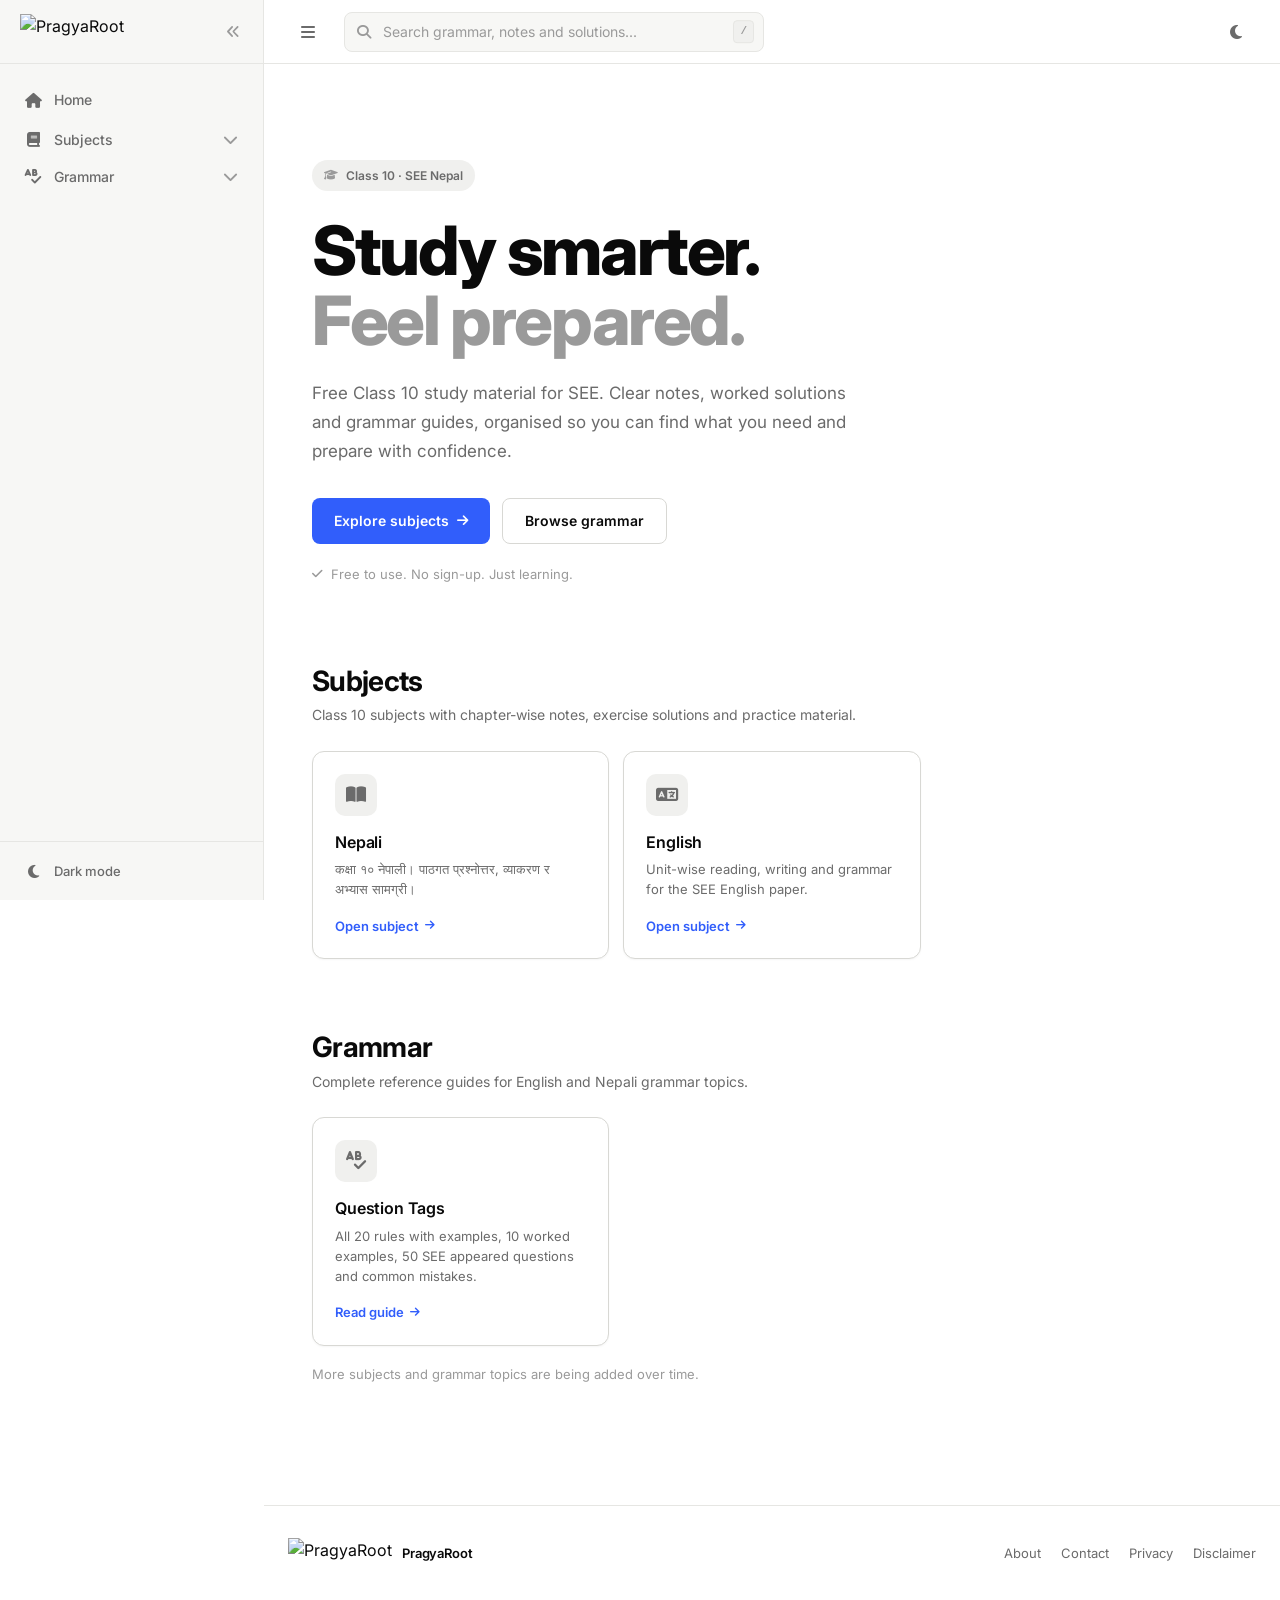
==== commit bf5ee599: "Update canonical and base URLs in index.html" ====
--- a/index.html
+++ b/index.html
@@ -5,13 +5,15 @@
 <meta name="viewport" content="width=device-width, initial-scale=1.0">
 <title>PragyaRoot - Class 10 Notes, Solutions and Grammar for SEE Nepal</title>
 <meta name="description" content="Free Class 10 study material for SEE Nepal. Notes, worked solutions and grammar guides, chapter-wise and exam-focused.">
-<link rel="canonical" href="https://pragyaroot.com/">
+<link rel="canonical" href="https://saurav27p.github.io/pragyaroot/">
+
+<base href="https://saurav27p.github.io/pragyaroot/">
 
 <meta property="og:type" content="website">
 <meta property="og:site_name" content="PragyaRoot">
 <meta property="og:title" content="PragyaRoot - Class 10 Notes, Solutions and Grammar for SEE Nepal">
 <meta property="og:description" content="Free Class 10 study material for SEE Nepal. Notes, worked solutions and grammar guides, chapter-wise and exam-focused.">
-<meta property="og:url" content="https://pragyaroot.com/">
+<meta property="og:url" content="https://saurav27p.github.io/pragyaroot/">
 <meta property="og:image" content="https://blogger.googleusercontent.com/img/a/AVvXsEgVIBpNidrRIBvOIG6xuJvOsLRUB6DbUF7P0I4kipF1yLD9WPpUj-c5BwtlTBB-drIGQJi58ZF1-kqKeAAL0BlgyaKtOTgldphCdP2-H_C6EnC1gEs4soKlfO50jMuz3TCyHXKh5hwFmqNb6DVxZ2rrLjLOJjI0yhgKnRFMC6RMNTCmseU7L839vJoKMkIz=s1600">
 
 <meta name="twitter:card" content="summary_large_image">
@@ -22,9 +24,9 @@
 <meta name="theme-color" content="#ffffff" media="(prefers-color-scheme: light)">
 <meta name="theme-color" content="#000000" media="(prefers-color-scheme: dark)">
 
-<link rel="icon" href="/favicon.ico" sizes="any">
-<link rel="icon" type="image/svg+xml" href="/favicon.svg">
-<link rel="apple-touch-icon" href="/apple-touch-icon.png">
+<link rel="icon" href="favicon.ico" sizes="any">
+<link rel="icon" type="image/svg+xml" href="favicon.svg">
+<link rel="apple-touch-icon" href="apple-touch-icon.png">
 
 <link rel="preconnect" href="https://fonts.googleapis.com">
 <link rel="preconnect" href="https://fonts.gstatic.com" crossorigin>
@@ -32,15 +34,14 @@
 
 <link href="https://fonts.googleapis.com/css2?family=Inter:wght@400;500;600;700;800&display=swap" rel="stylesheet">
 <link rel="stylesheet" href="https://cdnjs.cloudflare.com/ajax/libs/font-awesome/6.5.1/css/all.min.css">
-<link rel="stylesheet" href="/assets/css/site.css">
+<link rel="stylesheet" href="assets/css/site.css">
 
 <script type="application/ld+json">
 {
   "@context": "https://schema.org",
   "@type": "Organization",
   "name": "PragyaRoot",
-  "url": "https://pragyaroot.com/",
-  "logo": "https://pragyaroot.com/logo.png",
+  "url": "https://saurav27p.github.io/pragyaroot/",
   "description": "Free Class 10 notes, solutions and grammar for SEE Nepal.",
   "areaServed": { "@type": "Country", "name": "Nepal" }
 }
@@ -317,7 +318,7 @@
 
       <div class="card-grid">
 
-        <a href="/subjects/nepali" class="card">
+        <a href="subjects/nepali" class="card">
           <div class="card__icon">
             <i class="fa-solid fa-book-open" aria-hidden="true"></i>
           </div>
@@ -329,7 +330,7 @@
           </span>
         </a>
 
-        <a href="/subjects/english" class="card">
+        <a href="subjects/english" class="card">
           <div class="card__icon">
             <i class="fa-solid fa-language" aria-hidden="true"></i>
           </div>
@@ -352,7 +353,7 @@
 
       <div class="card-grid">
 
-        <a href="/grammar/english/question-tags" class="card">
+        <a href="grammar/english/question-tags" class="card">
           <div class="card__icon">
             <i class="fa-solid fa-spell-check" aria-hidden="true"></i>
           </div>
@@ -377,6 +378,6 @@
 
 <div data-component="back-to-top"></div>
 
-<script src="/assets/js/shared.js" defer></script>
+<script src="assets/js/shared.js" defer></script>
 </body>
 </html>
